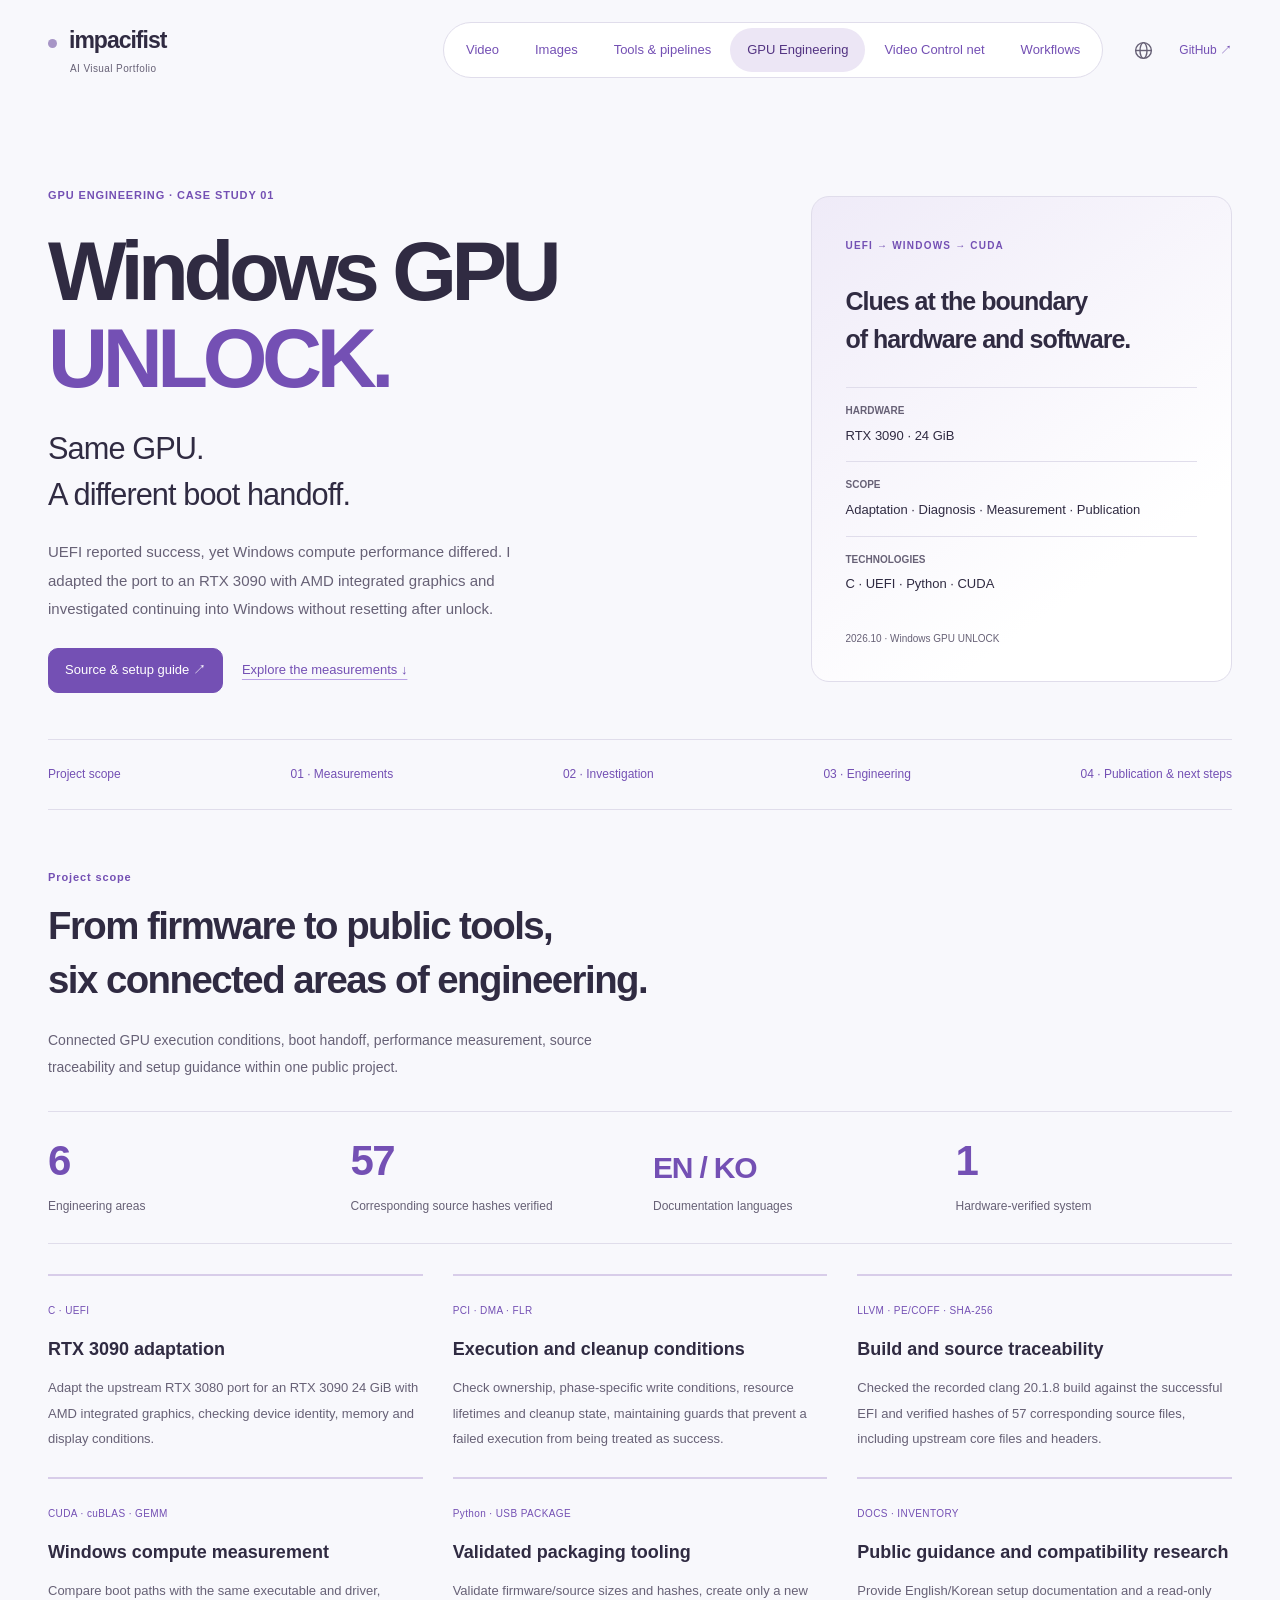
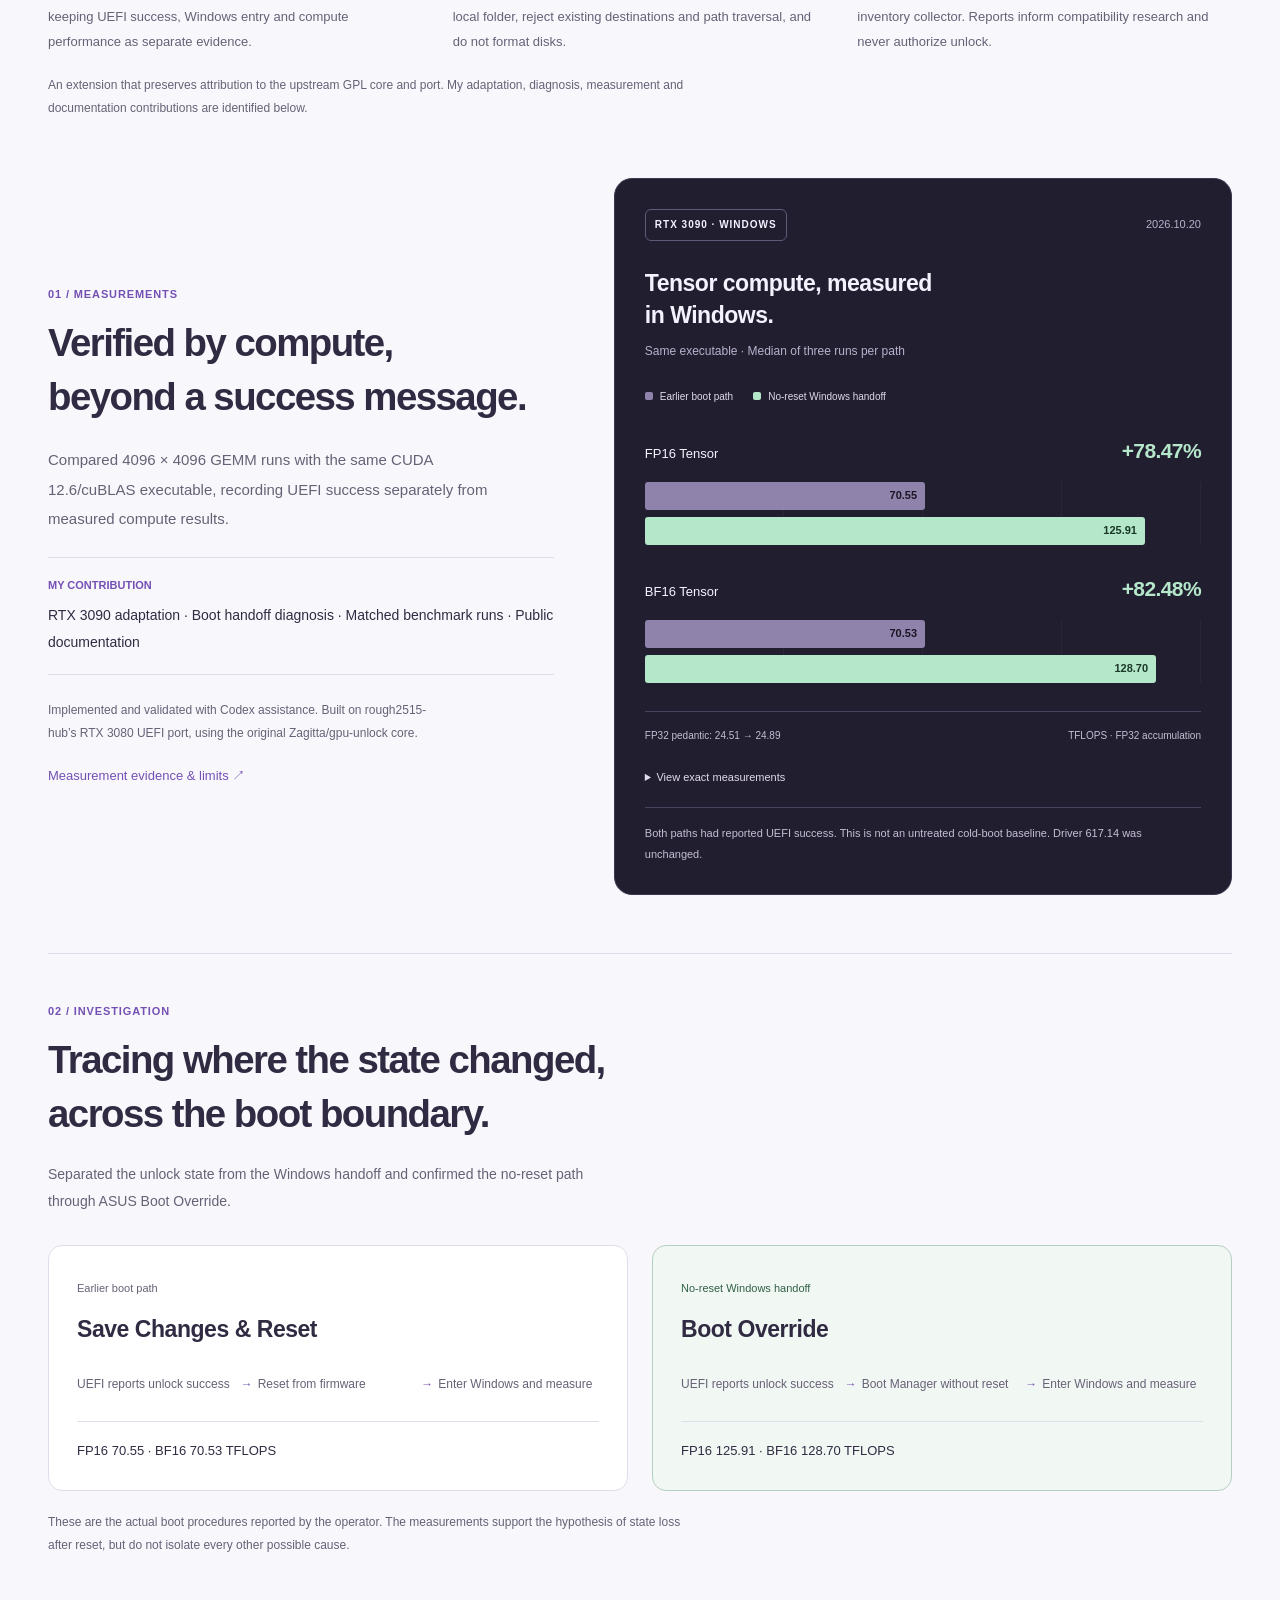
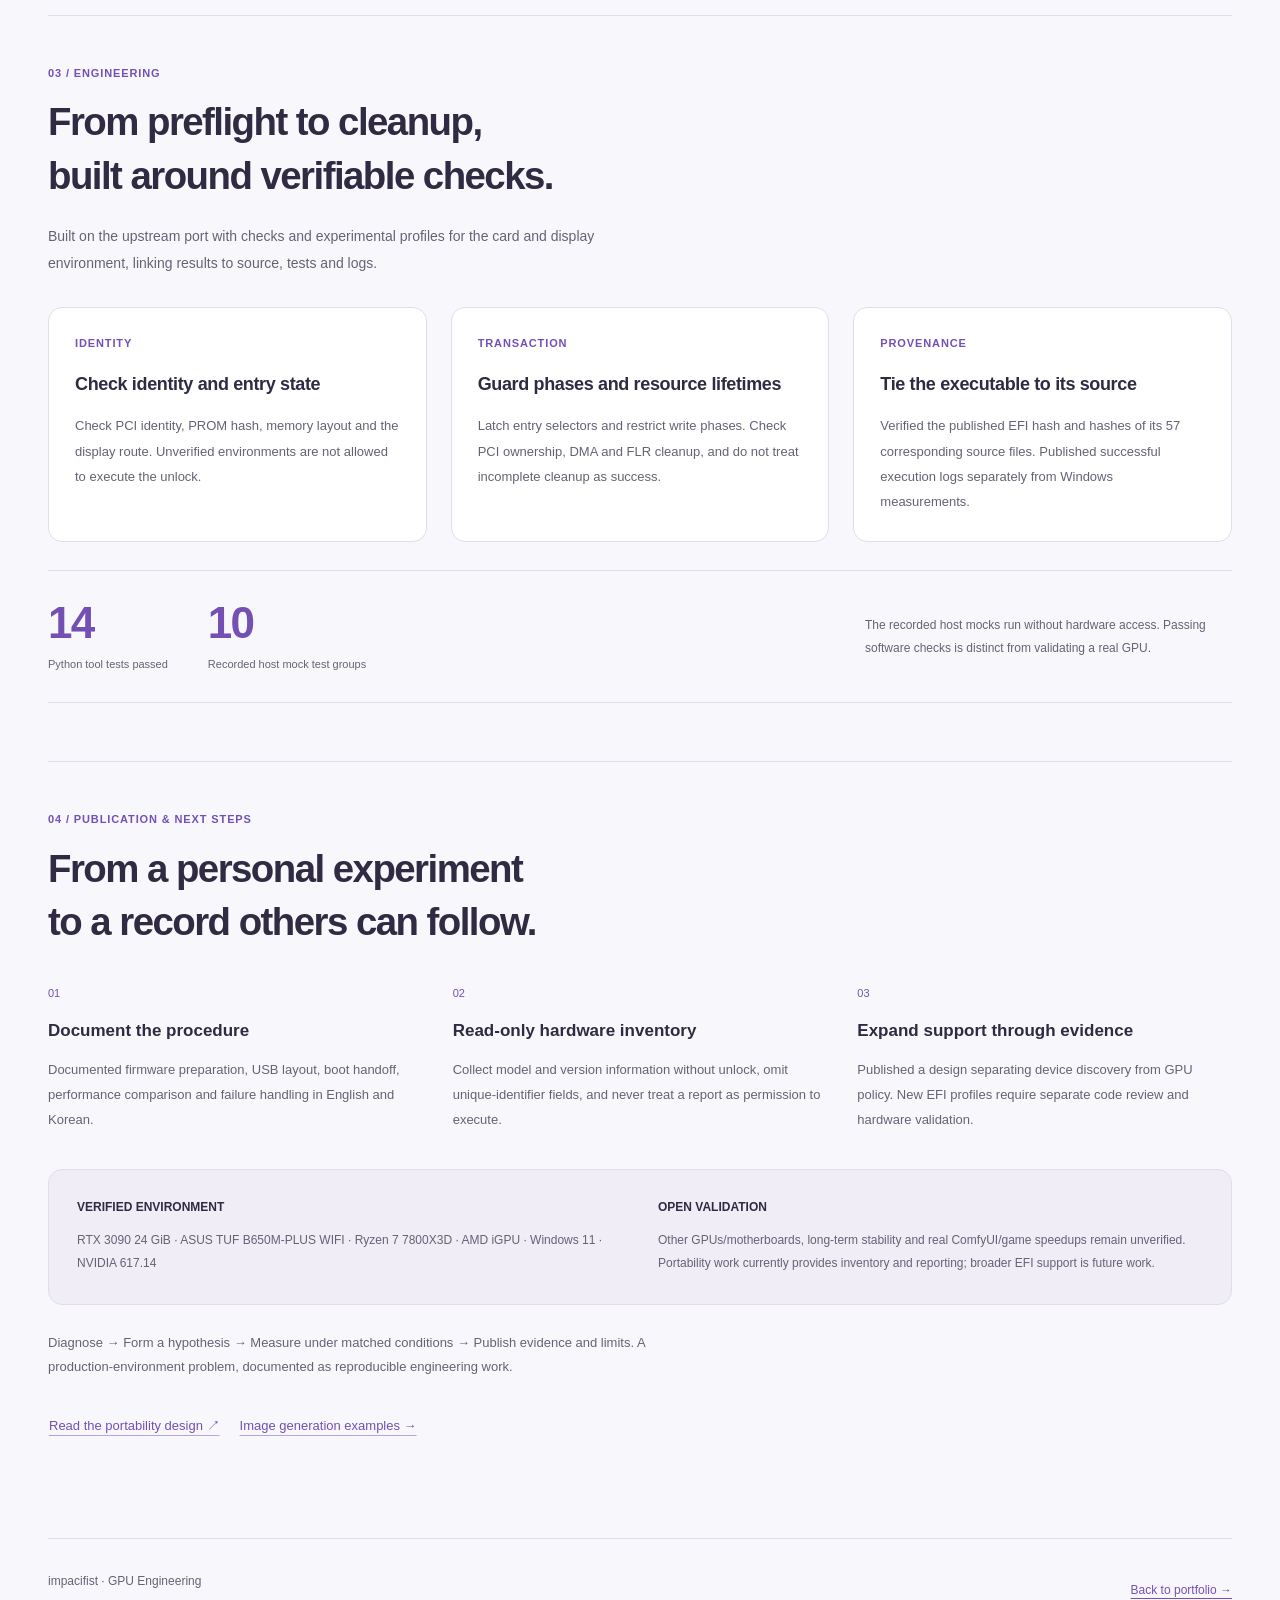
==== gpu-engineering.html @ ddd07459 "Separate GPU engineering into its own project page" ====
<!doctype html>
<html lang="ko">
<head>
  <meta charset="utf-8"><meta name="viewport" content="width=device-width, initial-scale=1">
  <meta name="description" content="RTX 3090 UEFI 포팅부터 Windows 부팅 인계 진단, 성능 측정, 검증 도구와 공개 문서까지 연결한 시스템 엔지니어링 프로젝트.">
  <meta name="robots" content="noindex,nofollow"><meta name="theme-color" content="#f8f8fc">
  <title>Windows GPU UNLOCK — impacifist</title>
  <link rel="icon" href="data:image/svg+xml,%3Csvg xmlns='http://www.w3.org/2000/svg' viewBox='0 0 64 64'%3E%3Crect width='64' height='64' rx='16' fill='%2322241e'/%3E%3Cpath d='M19 16h8v32h-8zm18 0h8v32h-8z' fill='%23deff60'/%3E%3C/svg%3E">
  <link rel="stylesheet" href="site.css"><link rel="stylesheet" href="portfolio-polish.css"><link rel="stylesheet" href="desktop.css"><link rel="stylesheet" href="studio.css"><link rel="stylesheet" href="languages.css"><link rel="stylesheet" href="gpu-case.css">
  <script defer src="locales/content.js"></script><script defer src="locales/tools.js"></script><script defer src="locales/workflow.js"></script><script defer src="locales/gpu.js"></script><script defer src="i18n.js"></script>
</head>
<body class="gpu-project-page">
  <a class="skip" href="#main">본문으로 바로가기</a>
  <header class="header wrap"><a class="brand" href="index.html#video">impacifist<span>AI Visual Portfolio</span></a>
  <nav class="portfolio-navigation" aria-label="포트폴리오 페이지">
    <a class="portfolio-page-link" data-page-section="video" href="index.html#video">영상 제작</a>
    <a class="portfolio-page-link" data-page-section="images" href="index.html#images">이미지 생성</a>
    <a class="portfolio-page-link" data-page-section="technology" href="index.html#technology" aria-label="기술·파이프라인"><span class="nav-wide">기술·파이프라인</span><span class="nav-compact" aria-hidden="true">제작 도구</span></a>
    <a class="portfolio-page-link" data-page-section="gpu-unlock" href="gpu-engineering.html" aria-current="page" aria-label="GPU 엔지니어링"><span class="nav-wide">GPU 엔지니어링</span><span class="nav-compact" aria-hidden="true">GPU</span></a>
    <a class="portfolio-page-link" data-page-section="video-control-studio" href="index.html#video-control-studio">Video Control net</a>
    <a class="portfolio-page-link" data-page-section="workflow" href="index.html#workflow">워크플로우</a>
  </nav>
  <div class="header-actions" data-language-host><a class="text-link" href="https://github.com/impacifist" target="_blank" rel="noopener noreferrer" aria-label="impacifist GitHub 프로필 · 새 창">GitHub ↗</a></div></header>
  <main id="main" class="wrap">
    <article id="gpu-unlock" class="category-panel gpu-portfolio" aria-labelledby="gpu-page-title">
      <header class="gpu-hero"><div><span class="gpu-kicker">GPU 엔지니어링 · 기술 사례 01</span><h1 id="gpu-page-title">Windows GPU<br><span>UNLOCK.</span></h1><p class="gpu-hero-lead">같은 GPU에서,<br>부팅 인계의 차이를 찾다.</p><p class="gpu-hero-description">UEFI에서 성공을 보고해도 Windows의 연산 성능은 달랐습니다. RTX 3090·AMD 내장그래픽 환경으로 포팅하고, 언락 이후 리셋 없이 Windows로 이어가는 경로를 확인했습니다.</p><div class="inline-links gpu-links"><a class="primary-action" href="https://github.com/impacifist/Windows-GPU-UNLOCK" target="_blank" rel="noopener noreferrer">공개 소스와 적용 안내 ↗</a><a href="#gpu-evidence">측정 결과 살펴보기 ↓</a></div></div><aside class="gpu-overview" aria-label="프로젝트 개요"><span class="gpu-overview-label">UEFI → WINDOWS → CUDA</span><h2>하드웨어와 소프트웨어의<br>경계에서 찾은 단서.</h2><dl><div><dt>대상</dt><dd>RTX 3090 · 24 GiB</dd></div><div><dt>작업 범위</dt><dd>포팅 · 진단 · 측정 · 공개</dd></div><div><dt>주요 기술</dt><dd>C · UEFI · Python · CUDA</dd></div></dl><p>2026.10 · Windows GPU UNLOCK</p></aside></header>
      <nav class="gpu-section-nav" aria-label="GPU 사례 목차"><a href="#gpu-project-scope">프로젝트 범위</a><a href="#gpu-evidence">01 · 측정 결과</a><a href="#gpu-investigation">02 · 문제와 진단</a><a href="#gpu-engineering">03 · 구현과 검증</a><a href="#gpu-delivery">04 · 공개와 확장</a></nav>
      <section id="gpu-project-scope" class="gpu-project-scope" aria-labelledby="gpu-project-scope-title"><div class="gpu-section-heading"><span class="gpu-kicker">프로젝트 범위</span><h2 id="gpu-project-scope-title">펌웨어부터 공개 도구까지,<br>여섯 영역으로 이어지는 프로젝트.</h2><p>GPU 동작을 바꾸는 코드뿐 아니라 실행 조건, 부팅 인계, 성능 측정, 소스 추적과 사용 안내를 하나의 공개 프로젝트로 연결했습니다.</p></div><dl class="gpu-scale-facts"><div><dt>작업 영역</dt><dd>6</dd></div><div><dt>해시 대조한 대응 소스</dt><dd>57</dd></div><div><dt>공개 문서 언어</dt><dd>EN / KO</dd></div><div><dt>실기 검증 환경</dt><dd>1</dd></div></dl><ol class="gpu-scope-map"><li><span>C · UEFI</span><h3>RTX 3090 환경 포팅</h3><p>상위 RTX 3080 포트를 RTX 3090 24 GiB·AMD 내장그래픽 환경에 맞추고, 장치 식별과 메모리·출력 조건을 검사합니다.</p></li><li><span>PCI · DMA · FLR</span><h3>실행과 정리 조건</h3><p>소유권과 단계별 쓰기 조건, 자원 수명과 정리 상태를 확인합니다. 실패한 실행을 성공으로 넘기지 않는 경계를 유지합니다.</p></li><li><span>LLVM · PE/COFF · SHA-256</span><h3>빌드와 소스 추적</h3><p>기록된 clang 20.1.8 빌드와 성공 EFI의 일치를 확인하고, 상위 코어와 헤더를 포함한 대응 소스 57개의 해시를 검증했습니다.</p></li><li><span>CUDA · cuBLAS · GEMM</span><h3>Windows 연산 측정</h3><p>같은 실행 파일과 드라이버로 부팅 경로별 결과를 비교합니다. UEFI 성공, Windows 진입, 연산 성능을 별도의 증거로 남겼습니다.</p></li><li><span>Python · USB PACKAGE</span><h3>검증하는 패키징 도구</h3><p>펌웨어와 소스의 크기·해시를 검사하고 새 로컬 폴더만 생성합니다. 기존 대상과 경로 이탈은 거부하며 디스크를 포맷하지 않습니다.</p></li><li><span>DOCS · INVENTORY</span><h3>공개 안내와 호환성 조사</h3><p>영문·한국어 적용 문서와 읽기 전용 환경 수집기를 제공합니다. 수집 결과는 지원 조사에 사용하며 언락 허가로 바꾸지 않습니다.</p></li></ol><p class="gpu-method-note">상위 GPL 코어와 포트의 기여를 보존한 확장 작업입니다. 아래에서 본인의 포팅·진단·측정·문서화 범위를 구분합니다.</p></section>
      <section id="gpu-evidence" class="gpu-evidence" aria-labelledby="gpu-evidence-title"><div class="gpu-evidence-copy"><span class="gpu-kicker">01 / 측정 결과</span><h2 id="gpu-evidence-title">성공 메시지가 아닌,<br>실제 연산으로 확인.</h2><p>같은 CUDA 12.6·cuBLAS 실행 파일의 4096 × 4096 GEMM을 비교했습니다. UEFI 성공과 실제 연산 결과를 별도로 기록했습니다.</p><dl class="gpu-role"><dt>담당한 작업</dt><dd>RTX 3090 환경 포팅 · 부팅 인계 진단 · 동일 조건 벤치마크 · 공개 문서화</dd></dl><p class="gpu-attribution">Codex와 협업해 구현·검증했습니다. 원천 코어는 Zagitta/gpu-unlock이며, rough2515-hub의 RTX 3080 UEFI 포트를 바탕으로 확장했습니다.</p><a class="gpu-source-link" href="https://github.com/impacifist/Windows-GPU-UNLOCK/blob/main/docs/RESULTS.en.md" target="_blank" rel="noopener noreferrer">측정 근거와 한계 ↗</a></div>
        <figure class="gpu-benchmark" aria-labelledby="gpu-chart-title" aria-describedby="gpu-chart-caption">
          <div class="gpu-chart-head"><span class="gpu-chip">RTX 3090 · WINDOWS</span><span class="gpu-date">2026.10.20</span></div><h3 id="gpu-chart-title">Windows에서 확인한 Tensor 연산.</h3><p class="gpu-chart-subtitle">동일 실행 파일 · 각 경로 3회 중앙값</p>
          <div class="gpu-legend"><span><i class="gpu-swatch gpu-swatch-before" aria-hidden="true"></i>이전 부팅 경로</span><span><i class="gpu-swatch gpu-swatch-after" aria-hidden="true"></i>리셋 없는 Windows 인계</span></div>
          <div class="gpu-measure"><div class="gpu-measure-heading"><h4>FP16 Tensor</h4><span>+78.47%</span></div><div class="gpu-bars" aria-hidden="true"><div class="gpu-bar gpu-bar-before" style="--bar:50.39%"><span>70.55</span></div><div class="gpu-bar gpu-bar-after" style="--bar:89.93%"><span>125.91</span></div></div></div>
          <div class="gpu-measure"><div class="gpu-measure-heading"><h4>BF16 Tensor</h4><span>+82.48%</span></div><div class="gpu-bars" aria-hidden="true"><div class="gpu-bar gpu-bar-before" style="--bar:50.38%"><span>70.53</span></div><div class="gpu-bar gpu-bar-after" style="--bar:91.93%"><span>128.70</span></div></div></div>
          <div class="gpu-chart-foot"><span>FP32 pedantic: 24.51 → 24.89</span><span>TFLOPS · FP32 누산</span></div><details class="gpu-values"><summary>정확한 측정값 보기</summary><div class="gpu-table-wrap"><table><caption>중앙값 · TFLOPS</caption><thead><tr><th scope="col">연산</th><th scope="col">이전 부팅 경로</th><th scope="col">리셋 없는 Windows 인계</th></tr></thead><tbody><tr><th scope="row">FP32 pedantic</th><td>24.505702</td><td>24.890281</td></tr><tr><th scope="row">FP16 / FP32</th><td>70.548081</td><td>125.907816</td></tr><tr><th scope="row">BF16 / FP32</th><td>70.529545</td><td>128.699728</td></tr></tbody></table></div></details><figcaption id="gpu-chart-caption">두 경로 모두 UEFI 성공을 보고한 뒤의 측정입니다. 미적용 콜드부팅 기준 실험이 아니며, 드라이버는 617.14로 유지했습니다.</figcaption>
        </figure>
      </section>
      <section id="gpu-investigation" class="gpu-editorial" aria-labelledby="gpu-investigation-title"><div class="gpu-section-heading"><span class="gpu-kicker">02 / 문제와 진단</span><h2 id="gpu-investigation-title">무엇을 바꿨는가보다,<br>어디서 상태가 달라졌는가.</h2><p>언락 상태와 Windows 인계를 구분하고, ASUS Boot Override로 리셋 없이 진입하는 경로를 확인했습니다.</p></div><div class="gpu-boot-comparison"><article><span class="gpu-path-label">이전 부팅 경로</span><h3>Save Changes &amp; Reset</h3><ol><li>UEFI 언락 성공</li><li>펌웨어에서 리셋</li><li>Windows 진입 후 측정</li></ol><p>FP16 70.55 · BF16 70.53 TFLOPS</p></article><article class="gpu-boot-after"><span class="gpu-path-label">리셋 없는 Windows 인계</span><h3>Boot Override</h3><ol><li>UEFI 언락 성공</li><li>리셋 없이 Boot Manager로</li><li>Windows 진입 후 측정</li></ol><p>FP16 125.91 · BF16 128.70 TFLOPS</p></article></div><p class="gpu-method-note">위 경로는 사용자가 보고한 실제 부팅 절차입니다. 측정 결과는 리셋에 따른 상태 소실 가설을 뒷받침하지만, 다른 모든 원인을 배제하는 실험은 아닙니다.</p></section>
      <section id="gpu-engineering" class="gpu-editorial" aria-labelledby="gpu-engineering-title"><div class="gpu-section-heading"><span class="gpu-kicker">03 / 구현과 검증</span><h2 id="gpu-engineering-title">실행 조건부터 정리까지,<br>검증할 수 있는 구조로.</h2><p>상위 포트를 기반으로 카드·출력 환경에 맞는 검사와 실험 프로필을 구성하고, 실행 결과를 소스·테스트·로그에 연결했습니다.</p></div><div class="gpu-engineering-grid"><article><span class="gpu-kicker">IDENTITY</span><h3>실행 대상과 상태 검사</h3><p>PCI 식별자·PROM 해시·메모리 배치·화면 출력 경로를 확인합니다. 검증하지 않은 환경에서는 실행을 허용하지 않습니다.</p></article><article><span class="gpu-kicker">TRANSACTION</span><h3>단계와 자원 수명 관리</h3><p>초기 selector를 고정하고 쓰기 단계를 제한합니다. PCI 소유권·DMA·FLR 정리 상태를 확인하며, 불완전한 정리는 성공으로 처리하지 않습니다.</p></article><article><span class="gpu-kicker">PROVENANCE</span><h3>소스와 실행물 연결</h3><p>공개 EFI의 해시와 대응 소스 57개의 해시를 대조했습니다. 성공 실행 로그와 Windows 측정 자료를 분리해 공개했습니다.</p></article></div><div class="gpu-validation"><div><strong>14</strong><span>Python 도구 테스트 통과</span></div><div><strong>10</strong><span>기록된 host mock 검사 그룹</span></div><p>Host mock 기록은 하드웨어 접근 없는 검사입니다. 소프트웨어 검사 통과와 실제 GPU 검증을 구분합니다.</p></div></section>
      <section id="gpu-delivery" class="gpu-editorial" aria-labelledby="gpu-delivery-title"><div class="gpu-section-heading"><span class="gpu-kicker">04 / 공개와 확장</span><h2 id="gpu-delivery-title">개인 실험에서,<br>다른 사람이 읽을 수 있는 기록으로.</h2></div><ol class="gpu-process"><li><span aria-hidden="true">01</span><h3>적용 절차 문서화</h3><p>영문·한국어로 펌웨어 준비, USB 구성, 부팅 인계, 성능 비교와 실패 대응을 정리했습니다.</p></li><li><span aria-hidden="true">02</span><h3>읽기 전용 환경 수집</h3><p>언락 없이 모델·버전 정보를 수집합니다. 고유 식별 필드를 제외하고, 보고서를 실행 허가로 사용하지 않습니다.</p></li><li><span aria-hidden="true">03</span><h3>근거에 따른 지원 확대</h3><p>장치 탐색과 GPU 정책을 분리하는 설계를 공개했습니다. 새 EFI 프로필은 별도의 코드 검토와 실기 검증을 거쳐야 합니다.</p></li></ol><div class="gpu-scope"><div><h3>실제로 확인한 범위</h3><p>RTX 3090 24 GiB · ASUS TUF B650M-PLUS WIFI · Ryzen 7 7800X3D · AMD iGPU · Windows 11 · NVIDIA 617.14</p></div><div><h3>아직 검증하지 않은 것</h3><p>다른 GPU·메인보드, 장시간 안정성, ComfyUI·게임의 실제 속도 향상은 미검증입니다. 범용화는 진단·제보 기반까지 구현했으며 EFI 지원 확대는 후속 과제입니다.</p></div></div><p class="gpu-learning">진단 → 가설 → 동일 조건 측정 → 근거와 한계 공개. 제작 환경의 문제를 재현 가능한 엔지니어링 기록으로 남겼습니다.</p><div class="inline-links gpu-links"><a href="https://github.com/impacifist/Windows-GPU-UNLOCK/blob/main/docs/PORTABILITY.en.md" target="_blank" rel="noopener noreferrer">지원 확대 설계 보기 ↗</a><a href="index.html#images">이미지 생성 사례 →</a></div></section>
    </article>
  </main>
  <footer class="wrap"><p>impacifist · GPU Engineering</p><a href="index.html#technology">포트폴리오로 돌아가기 →</a></footer>
</body>
</html>
---- site.css ----
:root{--bg:#f7f7f2;--ink:#242620;--muted:#62665e;--line:#dedfd6;--accent:#586d32;--max:1120px;color:var(--ink);background:var(--bg);font-family:"Malgun Gothic","Apple SD Gothic Neo",system-ui,sans-serif;font-size:15px;line-height:1.75;word-break:keep-all;overflow-wrap:break-word}
*{box-sizing:border-box}[hidden]{display:none!important}body{margin:0}html{scroll-behavior:smooth;scroll-padding-top:24px}h1,h2,h3,p,figure{margin:0}h1{font-size:44px;line-height:1.3;letter-spacing:-1.8px;font-weight:650}h2{font-size:22px;line-height:1.45;letter-spacing:-.6px;font-weight:650}h3{font-size:15px;line-height:1.6;font-weight:600}a{color:inherit;text-decoration:none}a:hover{text-decoration:underline;text-underline-offset:5px}button{font:inherit;cursor:pointer;color:inherit}a:focus-visible,button:focus-visible,summary:focus-visible,[tabindex]:focus-visible{outline:2px solid var(--accent);outline-offset:5px}img{display:block;max-width:100%}.wrap{width:min(var(--max),calc(100% - 80px));margin-inline:auto}.skip{position:fixed;top:-100px;left:10px;background:var(--ink);color:white;padding:12px;z-index:10}.skip:focus{top:10px}
.header{height:96px;display:flex;align-items:center;justify-content:space-between}.brand{font-size:20px;font-weight:700;letter-spacing:-.4px}.brand span{font-size:12px;color:var(--muted);font-weight:400;letter-spacing:0;margin-left:18px}.header>.text-link{font-size:13px;color:var(--muted)}.portfolio-navigation{display:flex;gap:36px;border-bottom:1px solid var(--line)}.portfolio-navigation button{border:0;background:none;padding:17px 0;font-size:14px;color:var(--muted);position:relative}.portfolio-navigation button[aria-selected=true]{color:var(--ink);font-weight:600}.portfolio-navigation button[aria-selected=true]::after{content:'';position:absolute;bottom:-1px;height:2px;left:0;right:0;background:var(--ink)}
.category-panel{padding:48px 0 70px}.page-intro{margin-bottom:36px}.page-intro p{color:var(--muted);margin-top:18px;max-width:660px}.tabs{display:flex;gap:24px;margin-bottom:22px}.tabs button{border:0;padding:8px 0;background:none;color:var(--muted);font-size:14px}.tabs button[aria-selected=true]{color:var(--ink);text-decoration:underline;text-underline-offset:8px;font-weight:600}.case-heading{display:flex;gap:18px;align-items:baseline;margin-bottom:20px}.case-heading h2{font-size:18px}.case-heading p{font-size:13px;color:var(--muted)}
.comparison{display:grid;grid-template-columns:1fr 1fr;gap:24px}.comparison figure{min-width:0}.image-head{font-size:13px;color:var(--muted);margin-bottom:10px}.image-button{position:relative;display:block;width:100%;height:540px;border:0;padding:20px;background:#eceee5;cursor:zoom-in}.image-button.generated{background:#efefe9}.image-button img{height:100%;width:100%;object-fit:contain}.zoom-hint{position:absolute;right:13px;bottom:10px;background:var(--bg);padding:3px 9px;font-size:12px;color:var(--muted)}figcaption{font-size:12px;color:var(--muted);line-height:1.75;padding-top:12px}.observations{display:grid;grid-template-columns:repeat(3,1fr);gap:36px;margin:32px 0}.observations p{font-size:14px;color:var(--muted);margin-top:8px}.source-detail{font-size:13px;border-top:1px solid var(--line);padding-top:12px}.source-detail summary{cursor:pointer;color:var(--muted);width:fit-content}.source-detail>div{padding-top:14px;color:var(--muted)}.source-detail p{margin:6px 0}.source-detail a{text-decoration:underline;text-underline-offset:3px}
.editorial-section{margin-top:56px}.editorial-section>h2{margin-bottom:22px}.simple-flow{list-style:none;counter-reset:flow;display:grid;grid-template-columns:repeat(4,1fr);padding:0;gap:28px;margin:0 0 22px}.simple-flow li{counter-increment:flow}.simple-flow h3::before{content:counter(flow,decimal-leading-zero);display:block;font-size:12px;color:var(--accent);margin-bottom:8px;font-weight:400}.simple-flow p{font-size:14px;color:var(--muted);margin-top:8px}.muted{color:var(--muted);font-size:14px}.inline-links{display:flex;gap:26px;flex-wrap:wrap;margin-top:20px}.inline-links a,.editorial-section a,.project-row a{font-size:13px;color:var(--accent);text-decoration:underline;text-underline-offset:5px}.credits{display:grid;grid-template-columns:1fr 2fr;gap:40px;border-top:1px solid var(--line);padding-top:30px}.credits p{font-size:13px;color:var(--muted);margin-bottom:18px;max-width:680px}.credits strong{font-weight:500;color:var(--ink)}.fine-print{font-size:12px;color:var(--muted);line-height:1.8}
.media-meta{display:flex;justify-content:space-between;font-size:13px;color:var(--muted);gap:16px;margin-bottom:16px}.video-showcase video{width:100%;height:auto;display:block;background:#1b1c1e;border-radius:3px}.quality-note{font-size:13px;color:var(--muted);margin-top:24px;padding-left:16px;border-left:2px solid #b0b69e;max-width:780px}.quality-note strong{font-weight:600;margin-right:10px;color:var(--ink)}.production{display:grid;grid-template-columns:1fr 1fr;gap:80px}.production h2{margin-bottom:16px}.production p{color:var(--muted);font-size:14px;margin-bottom:16px;max-width:440px}.hardware-specs{margin:0}.hardware-specs>div{display:grid;grid-template-columns:70px 1fr;gap:15px;font-size:14px;margin-bottom:8px}.hardware-specs dt{color:var(--muted)}.hardware-specs dd{margin:0}.video-credit{border-top:1px solid var(--line);padding-top:24px;margin-top:38px}.video-credit a{text-decoration:underline;text-underline-offset:3px}
.project-row{display:grid;grid-template-columns:100px minmax(0,1fr);gap:24px;border-top:1px solid var(--line);padding:38px 0 46px}.project-number{font-size:22px;color:#747d65;font-weight:400}.project-row h2{margin-bottom:14px}.project-lead{font-size:22px;letter-spacing:-.5px;line-height:1.6;margin-bottom:24px}.project-row>div>p:not(.project-lead){font-size:15px;line-height:1.8;color:var(--muted);max-width:650px;margin-bottom:20px}.text-flow{list-style:none;display:flex;flex-wrap:wrap;gap:10px 22px;margin:0 0 22px;padding:0;color:var(--accent);font-size:14px}.text-flow li:not(:last-child)::after{content:'→';margin-left:22px;color:var(--muted)}.section-links{margin-top:0}
.viewer-heading{display:flex;justify-content:space-between;gap:20px;font-size:13px;margin-bottom:14px;color:var(--muted)}.viewer-heading a{color:var(--accent)}.workflow-canvas-wrap{height:620px;background:#1b1c1e;overflow:hidden;border-radius:5px}.workflow-canvas-wrap iframe{width:100%;height:100%;border:0;display:block}.workflow-caption{margin:22px 0 8px;color:var(--muted);font-size:14px}
footer{border-top:1px solid var(--line);padding-block:25px;display:flex;justify-content:space-between;font-size:12px;color:var(--muted)}dialog{width:min(1000px,94vw);max-height:94dvh;padding:24px;border:0;background:var(--bg);border-radius:5px}dialog::backdrop{background:#171b17dc}body:has(dialog[open]){overflow:hidden}.lightbox-header{display:flex;justify-content:space-between;align-items:center;gap:20px}.lightbox-header h2{font-size:16px}.lightbox-header button{border:1px solid var(--line);background:none;font-size:13px;padding:7px 13px}#lightbox-image{height:auto;max-height:72dvh;width:100%;object-fit:contain;margin:18px 0}#lightbox-credit{font-size:12px;color:var(--muted)}
.clip-connection{margin:0 0 48px;padding:28px 0 24px;border-block:1px solid var(--line)}.clip-connection>p{font-size:14px;color:var(--muted);margin:12px 0 28px}.connection-row{display:grid;grid-template-columns:84px minmax(0,1fr);align-items:center;gap:16px}.connection-label{font-size:13px;color:var(--muted)}.connection-track{display:grid;grid-template-columns:2fr 1fr 2fr;min-width:0}.segment{display:flex;align-items:center;justify-content:center;min-height:56px;padding:8px;font-size:13px}.clip-a{background:#dce3d2;color:#34432a}.clip-b{background:#dce4ea;color:#344551}.context-tail{background:#bdcaab;color:#34432a;border-left:1px dashed #758566}.context-repeat{background:repeating-linear-gradient(135deg,#f0f1e9,#f0f1e9 7px,#e0e5d6 7px,#e0e5d6 9px);border:1px dashed #899777;color:#536245}.context-transfer{margin:10px 0 10px 100px;text-align:center;font-size:12px;color:var(--accent)}.context-transfer span{display:block;font-size:20px;line-height:1.2}.connection-action{margin:20px 0 20px 100px;display:flex;justify-content:center;align-items:center;gap:16px;color:var(--muted);font-size:12px}.connection-result{display:grid;grid-template-columns:3fr 2fr 32px;gap:2px}.connection-more{align-self:center;text-align:center;color:var(--muted)}.clip-connection figcaption{font-size:12px;color:var(--muted);margin-top:18px}.clip-connection h2{font-size:22px}@media(max-width:520px){.clip-connection{padding:22px 0;margin-bottom:32px}.clip-connection h2{font-size:19px}.clip-connection>p{font-size:13px}.connection-row{grid-template-columns:56px minmax(0,1fr);gap:8px}.connection-label,.segment{font-size:11px}.segment{padding:5px 2px;min-height:48px}.context-transfer,.connection-action{margin-left:64px;font-size:11px}.connection-action{gap:8px}.connection-result{grid-template-columns:3fr 2fr 18px}.clip-connection figcaption{font-size:11px}}
.workflow-canvas-wrap.workflow-explorer{height:740px;background:#1b1c1e}.workflow-contribution{border-top:1px solid var(--line);padding-top:28px;margin-top:42px}.workflow-contribution p{max-width:800px;color:var(--muted);margin-top:14px}.workflow-contribution>p:not(.fine-print){font-size:14px}@media(max-width:600px){.workflow-canvas-wrap.workflow-explorer{height:680px}}
/* Supporting notes are a separate reading page, with no panel navigation. */
.notes{max-width:780px;padding:48px 0 70px}.notes h1{margin-bottom:36px}.notes section{margin-top:44px}.notes h2{margin-bottom:24px}.notes h3{font-size:19px;margin:28px 0 14px}.notes h4{font-size:15px;margin:22px 0 8px}.notes p{color:var(--muted);margin:12px 0}.notes a{color:var(--accent);text-decoration:underline;text-underline-offset:4px}.notes .application-grid article{margin-bottom:25px}.notes .scope-note{font-size:12px}.notes .observations{display:block}.notes .observations>div{margin:24px 0}.notes .small-label,.notes .workflow-section-title>span{display:none}.notes code{overflow-wrap:anywhere;font-size:13px}.notes dd{margin:5px 0 18px;color:var(--muted)}.notes summary{cursor:pointer;font-size:15px}.notes .back-link{display:inline-block;margin-bottom:32px}
@media(max-width:800px){.wrap{width:calc(100% - 40px)}.header{height:80px}.brand span{display:none}.portfolio-navigation{gap:24px}.category-panel{padding-top:34px}h1{font-size:36px}.comparison{gap:16px}.image-button{height:410px;padding:12px}.observations{gap:20px}.production{gap:30px}.simple-flow{grid-template-columns:1fr 1fr;gap:25px}.project-row{grid-template-columns:50px 1fr;gap:15px}.credits{grid-template-columns:1fr;gap:0}}
@media(max-width:520px){:root{font-size:14px}.wrap{width:calc(100% - 32px)}h1{font-size:32px;letter-spacing:-1px}h2{font-size:20px}.header{height:70px}.brand{font-size:18px}.portfolio-navigation{gap:0;justify-content:space-between}.portfolio-navigation button{font-size:12px;padding:14px 0}.page-intro{margin-bottom:28px}.page-intro p{margin-top:14px}.case-heading{display:block;margin-bottom:15px}.case-heading h2{font-size:17px}.case-heading p{font-size:12px;margin-top:4px}.comparison{gap:10px}.image-button{height:300px;padding:5px}.zoom-hint{font-size:11px;right:6px;bottom:6px;padding:2px 6px}figcaption{font-size:11px}.image-head{font-size:12px}.observations{grid-template-columns:1fr;gap:20px;margin-block:26px}.observations p{font-size:13px}.editorial-section{margin-top:38px}.simple-flow p{font-size:13px}.credits p{font-size:12px}.production{grid-template-columns:1fr;gap:28px}.media-meta{font-size:12px;display:block}.media-meta span{display:block;margin-top:5px}.project-row{grid-template-columns:1fr;gap:10px;padding:28px 0 34px}.project-number{font-size:13px}.project-lead{font-size:20px}.project-row>div>p:not(.project-lead){font-size:14px}.text-flow{font-size:12px;gap:8px}.text-flow li:not(:last-child)::after{margin-left:8px}.inline-links{gap:15px}.viewer-heading{font-size:12px}.workflow-canvas-wrap{height:460px}.category-panel{padding-bottom:45px}.lightbox-header h2{font-size:13px}dialog{padding:16px}.notes{padding-block:30px}footer{font-size:11px}}
.prompt-demo{display:grid;grid-template-columns:minmax(230px,.8fr) minmax(0,1.2fr);gap:32px;margin-top:30px}.demo-label{font-size:13px;font-weight:600;margin-bottom:18px}.prompt-reference{display:flex;align-items:center;gap:18px;margin-bottom:24px}.prompt-reference img{width:120px;height:190px;object-fit:contain;background:#edeFE7}.prompt-reference figcaption{font-size:12px;padding:0;line-height:1.9}.prompt-reference a{font-size:12px}.prompt-input h3{margin-bottom:10px}.prompt-input blockquote{margin:0;font-size:15px;line-height:1.9;color:var(--ink);padding:0}.conversion-caption{font-size:13px;color:var(--accent);margin-top:24px;line-height:1.9}.prompt-output{min-width:0}.prompt-output pre{margin:0;background:#eef0e8;border-left:2px solid #b6c09f;padding:22px;white-space:pre-wrap;overflow-wrap:anywhere;word-break:normal;font-size:12px;line-height:1.75;color:#4e5549}.prompt-output code{font-family:ui-monospace,Consolas,monospace}.field-name{color:#25351e;font-weight:700}.project-row>div>p.demo-disclaimer{font-size:12px;margin-top:18px;margin-bottom:0;max-width:none}.prompt-reference code{font-size:12px}@media(max-width:800px){.prompt-demo{grid-template-columns:1fr;gap:26px}.prompt-reference img{width:105px;height:166px}.prompt-input blockquote{font-size:14px}.conversion-caption br{display:none}.conversion-caption{margin-top:15px}.prompt-output pre{padding:18px;font-size:12px}}
@media(prefers-reduced-motion:reduce){html{scroll-behavior:auto}}
.dataset-capture{margin:26px 0 22px}.dataset-capture img{display:block;width:100%;height:auto;border-radius:5px}.dataset-capture figcaption{margin-top:10px;color:var(--muted);font-size:12px;line-height:1.6}
.vlm-specs{display:grid;grid-template-columns:repeat(4,minmax(0,1fr));gap:24px;margin:28px 0 18px;padding:20px 0;border-block:1px solid var(--line)}.vlm-specs dt{font-size:12px;color:var(--muted);margin-bottom:7px}.vlm-specs dd{margin:0;font-size:15px;font-weight:600}.vlm-specs dd span{display:block;font-size:12px;font-weight:400;color:var(--muted);margin-top:4px}.project-row>div>p.vlm-rationale{font-size:13px;max-width:740px}.vlm-process{counter-reset:vlm;list-style:none;display:grid;grid-template-columns:repeat(3,minmax(0,1fr));gap:28px;padding:0;margin:32px 0}.vlm-process li{counter-increment:vlm}.vlm-process h3::before{content:counter(vlm,decimal-leading-zero);display:block;color:var(--accent);font-size:12px;font-weight:400;margin-bottom:8px}.vlm-process p{font-size:13px;color:var(--muted);margin-top:8px;line-height:1.8}.project-row>div>p.vlm-example-heading{max-width:none;font-size:14px;font-weight:600;color:var(--ink);border-top:1px solid var(--line);padding-top:22px;margin-bottom:0}.vlm-example-heading span{display:block;font-size:13px;font-weight:400;color:var(--muted);margin-top:4px}.vlm-example-heading+.prompt-demo{margin-top:22px}
@media(max-width:800px){.vlm-specs{grid-template-columns:repeat(2,minmax(0,1fr));gap:20px}.vlm-process{grid-template-columns:1fr;gap:20px}.vlm-process h3::before{display:inline;margin-right:10px}.vlm-process p{margin-top:5px}.vlm-specs dd{font-size:14px}}
.video-prompt{margin-top:20px}.video-prompt summary{list-style:none;cursor:pointer;display:inline-flex;align-items:center;gap:18px;border:1px solid var(--line);border-radius:4px;padding:9px 15px;font-size:13px}.video-prompt summary::-webkit-details-marker{display:none}.video-prompt summary::after{content:'＋';color:var(--accent)}.video-prompt[open] summary::after{content:'−'}.prompt-close-label,.video-prompt[open] .prompt-open-label{display:none}.video-prompt[open] .prompt-close-label{display:inline}.video-prompt-content{margin-top:18px}.video-prompt-content>p{font-size:12px;color:var(--muted);margin-bottom:12px}.video-prompt pre{margin:0;padding:22px;background:#eef0e8;white-space:pre-wrap;overflow-wrap:anywhere;word-break:normal;font-size:12px;line-height:1.85}.video-prompt code{font-family:ui-monospace,Consolas,monospace}@media(max-width:520px){.video-prompt pre{padding:16px}}
.school-direction{margin-top:42px}.direction-intro{font-size:13px;color:var(--muted);margin-top:10px}.school-clip{padding:28px 0;border-bottom:1px solid var(--line)}.clip-heading{margin-bottom:18px}.clip-heading>span{font-size:12px;color:var(--accent);letter-spacing:.06em}.clip-heading h3{font-size:20px;margin:5px 0}.clip-heading p{font-size:13px;color:var(--muted)}.clip-stills{display:grid;grid-template-columns:repeat(3,minmax(0,1fr));gap:16px}.clip-stills img{width:100%;height:auto;border-radius:3px}.clip-stills figcaption{font-size:12px;padding-top:8px}.clip-description{font-size:14px;color:var(--muted);max-width:780px;margin-top:20px}.clip-focus{font-size:12px;color:var(--accent);margin-top:10px}.school-contribution{font-size:13px;color:var(--muted);margin-top:24px}.supporting-video-heading{margin:56px 0 22px;padding-top:30px;border-top:1px solid var(--line)}.supporting-video-heading p{font-size:14px;color:var(--muted);margin-top:10px}@media(max-width:520px){.clip-stills{grid-template-columns:1fr;gap:18px}.clip-heading h3{font-size:18px}.school-direction{margin-top:30px}.clip-description{font-size:13px}}
---- portfolio-polish.css ----
/* Shared visual rhythm; original content and media remain in their sections. */
:root{--bg:#fcfaff;--ink:#29263d;--muted:#625e76;--line:#e3ddee;--accent:#6940bf;--action-soft:#eee5ff;--action-border:#baa2e5}
body{background:radial-gradient(ellipse at 95% 0%,#e5dcff 0,transparent 42rem),radial-gradient(ellipse at 0% 25%,#ffe9e3 0,transparent 38rem),var(--bg)}
.header{height:88px}.brand{letter-spacing:-.8px}.brand::before{content:'';display:inline-block;width:10px;height:10px;background:var(--accent);border-radius:50%;margin-right:12px}
.portfolio-navigation{gap:8px;padding:7px;background:#ffffffb8;border:1px solid var(--line);border-radius:16px}
.portfolio-navigation button{flex:1;border-radius:10px;padding:12px 8px;transition:background .2s,color .2s,box-shadow .2s}
.portfolio-navigation button[aria-selected=true]{background:var(--accent);color:#fff;box-shadow:0 4px 12px #6940bf28}
.portfolio-navigation button[aria-selected=true]::after{display:none}
.portfolio-navigation button{color:var(--accent)}
.portfolio-navigation button:hover:not([aria-selected=true]){background:var(--action-soft)}
.page-intro{padding-top:10px;margin-bottom:32px}.page-intro h1{font-size:clamp(32px,4.3vw,54px);line-height:1.2;letter-spacing:-2px}.page-intro p{line-height:1.85}
.eyebrow{display:block;font-size:11px;letter-spacing:.15em;font-weight:700;color:var(--accent);margin-bottom:18px}
.video-showcase video,.image-button,.workflow-canvas-wrap,.clip-stills img{border-radius:14px}
.image-button{border:1px solid var(--action-border)}.observations>div{border-top:2px solid #d4c3ef;padding-top:16px}
.editorial-section{padding-top:30px}.simple-flow{gap:18px}.simple-flow li{padding:20px;border:1px solid var(--line);border-radius:14px;background:#ffffff60}
.school-clip{padding-block:30px}.clip-heading>span{font-weight:700;letter-spacing:.13em}.clip-stills{gap:18px}
.technology-nav{display:grid;grid-template-columns:repeat(3,minmax(0,1fr));gap:14px;margin-bottom:28px}
.technology-nav button{display:flex;flex-direction:column;align-items:flex-start;min-width:0;text-align:left;padding:22px;border:1px solid var(--action-border);border-radius:16px;background:#f1eaff;color:#503184;transition:background .22s,border-color .22s,transform .22s,box-shadow .22s}
.technology-nav button:hover{transform:translateY(-3px);border-color:var(--accent);box-shadow:0 8px 24px #6940bf20}
.technology-nav button[aria-selected=true]{background:#6940bf;color:#fff;border-color:#6940bf;box-shadow:0 8px 24px #6940bf30}
.technology-index{font-size:10px;letter-spacing:.12em;color:var(--accent);margin-bottom:17px}
.technology-nav button[aria-selected=true] .technology-index{color:#fff}
.technology-nav strong{font-size:18px;letter-spacing:-.5px;margin-bottom:6px}.technology-nav button>span:not(.technology-index){font-size:13px}.technology-nav small{font-size:11px;margin-top:14px}
#technology .project-row{background:#ffffff70;border:1px solid var(--line);border-radius:20px;padding:32px;grid-template-columns:36px minmax(0,1fr);gap:18px;margin:0;animation:project-reveal .3s ease-out}
#technology .project-number{font-size:13px;color:var(--accent)}#technology .project-lead{font-size:clamp(20px,2.3vw,27px);line-height:1.5}
.vlm-specs{background:#f1edf8;border:0;border-radius:12px;padding:18px;gap:16px}.vlm-process{gap:16px}.vlm-process li{border-top:1px solid var(--line);padding-top:14px}
.technology-example{border-top:1px solid var(--line);margin-top:24px;padding-top:18px}.technology-example summary{cursor:pointer;font-size:14px;color:var(--accent);font-weight:600;padding:8px 0}.technology-example .vlm-example-heading{margin-top:18px}
.dataset-capture img{border:1px solid var(--line);border-radius:12px}.section-links{padding:24px 0}
.control-demo{margin:24px 0}.control-studio-capture img{width:auto;max-height:650px;margin-inline:auto}.control-studio-capture a{display:block;background:#f1edf8;border-radius:12px;padding:16px}
.project-repository{display:inline-block;margin-top:18px;font-size:14px;font-weight:600;text-decoration:underline;text-underline-offset:5px}
#video-control-studio .project-row{background:#ffffff70;border:1px solid var(--line);border-radius:20px;padding:32px;grid-template-columns:36px minmax(0,1fr);gap:18px}
#video-control-studio .project-number{font-size:13px;color:var(--accent)}
@media(max-width:800px){.portfolio-navigation{flex-wrap:wrap}.portfolio-navigation button{flex:1 1 28%}#video-control-studio .project-row{padding:24px;grid-template-columns:minmax(0,1fr);gap:8px}}
@media(max-width:520px){#video-control-studio .project-row{padding:20px 16px;border-radius:14px}.control-studio-capture a{padding:8px}}
/* Color marks interactive surfaces; static reading cards stay neutral. */
a:not(.brand):not(.skip){color:var(--accent)}
a:not(.brand):not(.skip):hover{color:#4f2999}
.inline-links a,.header>.text-link,.viewer-heading a,footer a,.tabs button,.video-prompt summary,.technology-example summary,.source-detail summary,.lightbox-header button{background:var(--action-soft);color:var(--accent);border:1px solid var(--action-border);border-radius:10px;padding:9px 14px;text-decoration:none;transition:background .2s,border-color .2s,box-shadow .2s}
.inline-links a:hover,.header>.text-link:hover,.viewer-heading a:hover,footer a:hover,.tabs button:hover,.video-prompt summary:hover,.technology-example summary:hover,.source-detail summary:hover,.lightbox-header button:hover{background:#e2d3fa;border-color:var(--accent);box-shadow:0 3px 10px #6940bf14}
.tabs{gap:10px}.tabs button[aria-selected=true]{background:var(--accent);color:#fff;border-color:var(--accent);text-decoration:none}
.video-prompt[open] summary,.technology-example[open] summary,.source-detail[open] summary{background:#e2d3fa;border-color:var(--accent)}
.technology-example summary{width:fit-content;max-width:100%}
.image-button,.image-button.generated{background:#f0ebf8;transition:border-color .2s,box-shadow .2s}
.image-button:hover,.dataset-capture a:hover img{border-color:var(--accent);box-shadow:0 0 0 3px #6940bf22}
.zoom-hint{background:var(--accent);color:#fff;border-radius:6px}
.prompt-reference img{background:#f1edf8}.prompt-output pre,.video-prompt pre{background:#f1edf8;color:#50445e;border-color:#bca5e0}.field-name{color:#593795}
.quality-note{border-color:#bca5e0}.clip-a{background:#e9defb;color:#503184}.clip-b{background:#def3ee;color:#285c53}.context-tail{background:#d4bfee;color:#503184;border-color:#8860b7}.context-repeat{background:repeating-linear-gradient(135deg,#faf5ff,#faf5ff 7px,#e9defb 7px,#e9defb 9px);border-color:#8860b7;color:#593795}
@media(max-width:520px){.viewer-heading{flex-wrap:wrap;gap:10px}.inline-links{gap:10px}.inline-links a{padding:8px 12px}}
@keyframes project-reveal{from{opacity:0;transform:translateY(12px)}to{opacity:1;transform:translateY(0)}}
@media(max-width:800px){.technology-nav{gap:10px}.technology-nav button{padding:16px}.technology-nav strong{font-size:16px}#technology .project-row{padding:24px;grid-template-columns:minmax(0,1fr);gap:8px}.simple-flow li{padding:16px}}
@media(max-width:520px){.header{height:70px}.portfolio-navigation{gap:3px;padding:5px;border-radius:12px}.portfolio-navigation button{font-size:11px;padding:11px 3px}.page-intro{padding-top:0}.eyebrow{font-size:10px;margin-bottom:12px}.technology-nav{grid-template-columns:1fr;gap:8px;margin-bottom:20px}.technology-nav button{display:grid;grid-template-columns:34px minmax(0,1fr);column-gap:10px;padding:12px 14px;border-radius:12px}.technology-index{grid-row:1/3;font-size:0;margin:0;align-self:center}.technology-index::first-letter{font-size:19px}.technology-nav strong{font-size:15px;margin:0}.technology-nav button>span:not(.technology-index){font-size:12px;grid-column:2}.technology-nav small{display:none}#technology .project-row{padding:20px 16px;border-radius:14px}.simple-flow{gap:12px}.simple-flow li{padding:12px}.page-intro p{font-size:13px}.video-showcase video,.image-button{border-radius:10px}}
@media(max-width:520px){.technology-index::first-letter{font-size:0}.technology-index::after{content:attr(data-number);font-size:19px}}
.portfolio-intro{font-size:13px;color:var(--muted);margin-top:-8px;margin-bottom:22px}
.inline-links a,.header>.text-link,.viewer-heading a{background:#fff;border-color:var(--action-border);box-shadow:none}
footer a{background:none;border:0;padding:9px 0;text-decoration:underline;text-underline-offset:4px}
.video-prompt summary,.technology-example summary,.source-detail summary{background:transparent;border-color:var(--line);font-weight:500}
.video-prompt summary:hover,.technology-example summary:hover,.source-detail summary:hover{box-shadow:none;background:#f1edf8}
a.primary-action:not(.brand):not(.skip){display:inline-block;background:var(--accent);color:#fff;border:1px solid var(--accent);border-radius:10px;padding:10px 16px;text-decoration:none}
a.primary-action:not(.brand):not(.skip):hover{background:#4f2999;color:#fff}
.control-choices{display:flex;flex-wrap:wrap;gap:8px;margin:20px 0 12px}
.control-choices button{background:#fff;color:var(--accent);border:1px solid var(--action-border);border-radius:10px;padding:10px 14px;font-size:13px}
.control-choices button:hover{background:var(--action-soft)}
.control-choices button[aria-pressed=true]{background:var(--accent);color:#fff;border-color:var(--accent)}
.control-demo{margin:0 0 30px}.control-demo video[width="384"]{max-width:640px;margin-inline:auto}
#video-control-studio .page-intro{margin-bottom:20px}
#video-control-studio .project-row>div>p.studio-credit{font-size:12px;margin-top:20px}
.model-detail{margin-bottom:24px}.model-detail .vlm-rationale{font-size:13px;color:var(--muted)}
.notes h1{margin-bottom:12px}.notes section{padding-top:24px;border-top:1px solid var(--line)}
.notes .source-detail{margin:20px 0}.notes li{color:var(--muted);margin:10px 0}
.notes .inline-links a{font-size:13px;text-decoration:none}.notes .back-link{font-size:14px}
@media(max-width:520px){.portfolio-intro{font-size:12px;margin-top:0;margin-bottom:16px}.control-choices{gap:6px}.control-choices button{flex:1 1 40%;padding:10px 6px}.category-panel{padding-top:26px}.page-intro h1{letter-spacing:-1px}#video-control-studio h1{font-size:clamp(26px,7.8vw,32px)}.notes .inline-links{gap:8px}}
@media(prefers-reduced-motion:reduce){*,*::before,*::after{animation:none!important;transition:none!important;scroll-behavior:auto!important}}
---- desktop.css ----
/* Wide-screen portfolio: explanations next to the actual work.
   Existing mobile styles remain the baseline below 1200px. */
.project-layout,.project-copy,.project-media{min-width:0}
.project-copy>p:not(.project-lead){font-size:15px;line-height:1.85;color:var(--muted);max-width:66ch;margin-bottom:20px}
.project-copy .source-detail{margin:20px 0}
.project-media .dataset-capture:first-child{margin-top:0}
.technology-nav{grid-template-columns:repeat(2,minmax(0,1fr))}
@media(max-width:520px){
  .technology-nav{grid-template-columns:1fr}
  .project-copy>p:not(.project-lead){font-size:14px}
}
@media(min-width:1200px){
  :root{--max:1760px}
  .wrap{width:min(var(--max),calc(100% - 96px))}
  body{background:var(--bg)}
  .header{height:80px}
  .category-panel{padding-top:34px}
  .page-intro{display:grid;grid-template-columns:minmax(260px,.8fr) minmax(0,1.2fr);align-items:center;gap:40px;margin-bottom:30px}
  .page-intro p{margin-top:0;max-width:64ch}
  h1{font-size:clamp(34px,2.7vw,48px)}
  #technology{display:grid;grid-template-columns:240px minmax(0,1fr);gap:0 28px;align-items:start}
  #technology>.page-intro{grid-column:1/-1}
  #technology>.technology-nav{grid-column:1;grid-row:2;display:flex;flex-direction:column;gap:8px;margin:0}
  .technology-nav button{padding:17px 18px;border-radius:10px;background:transparent;border-color:var(--line);box-shadow:none}
  .technology-nav button:hover{transform:none;box-shadow:none;background:var(--action-soft)}
  .technology-nav button[aria-selected=true],.technology-nav button[aria-selected=true]:hover{background:var(--accent);color:#fff;border-color:var(--accent);box-shadow:none}
  .technology-nav strong{font-size:16px;line-height:1.5}
  .technology-index{margin-bottom:6px}
  .technology-nav small{margin-top:8px}
  #technology>.project-row{grid-column:2;padding:28px;grid-template-columns:minmax(0,1fr);gap:0;border-radius:14px;animation:none;background:#fff}
  #technology.technology-enhanced>.project-row{grid-row:2}
  #technology .project-number{display:none}
  #technology>.section-links{grid-column:2;margin-top:8px}
  .project-layout{display:grid;grid-template-columns:minmax(270px,.82fr) minmax(0,1.18fr);gap:28px;align-items:start}
  .project-copy h2{font-size:23px}
  #technology .project-lead{font-size:clamp(22px,1.7vw,29px);margin-bottom:22px}
  .project-copy .text-flow{font-size:12px;gap:8px 12px}
  .project-copy .text-flow li:not(:last-child)::after{margin-left:12px}
  .project-copy .inline-links{gap:10px}
  .project-media{position:static}
  .project-media .dataset-capture{margin-top:0}
  .project-media .technology-example{margin-top:18px}
  .project-media .prompt-demo{grid-template-columns:1fr;gap:20px}
  .project-media .prompt-output pre{max-height:480px;overflow:auto}
  .project-media .vlm-specs{grid-template-columns:repeat(2,minmax(0,1fr))}
  .project-media .vlm-example-heading{font-size:14px}
  .project-copy .vlm-process{grid-template-columns:1fr;gap:14px}
  .project-copy .vlm-process h3::before{display:inline;margin-right:10px}
  #video{display:grid;grid-template-columns:minmax(300px,.7fr) minmax(0,1.3fr);gap:0 40px;align-items:start}
  #video>*{grid-column:1/-1}
  #video>.page-intro{grid-column:1;grid-row:1;display:block;margin:16px 0 20px}
  #video>.page-intro p{margin-top:20px}
  #video>.media-meta{grid-column:1;grid-row:2;display:block;line-height:2}
  #video>.media-meta span{display:block}
  #video>.video-showcase{grid-column:2;grid-row:1/4}
  .school-direction{display:grid;grid-template-columns:repeat(2,minmax(0,1fr));gap:0 30px;margin-top:32px}
  .school-direction>h2,.school-direction>.direction-intro{grid-column:1/-1}
  .school-clip{min-width:0;padding:24px 0}
  .clip-stills{gap:12px}
  .video-prompt pre{max-height:500px;overflow:auto}
  #images{display:grid;grid-template-columns:minmax(300px,.65fr) minmax(0,1.35fr);gap:0 40px;align-items:start}
  #images>.page-intro{grid-column:1;grid-row:1;display:block;margin:12px 0 24px}
  #images>.page-intro p{margin-top:18px}
  #images>.tabs{grid-column:1;grid-row:2;flex-wrap:wrap}
  #images>#character-panel{grid-column:2;grid-row:1/4;min-width:0}
  #images>#process{grid-column:1;grid-row:3;margin-top:8px}
  #images>#process .simple-flow{grid-template-columns:repeat(2,minmax(0,1fr));gap:20px}
  #images>.credits,#images>noscript{grid-column:1/-1}
  .image-button{height:clamp(390px,30vw,540px)}
  .observations{gap:24px}
  .workflow-canvas-wrap.workflow-explorer{height:clamp(620px,72vh,880px)}
}
@media(min-width:2000px){
  :root{--max:2040px}
  #technology{grid-template-columns:270px minmax(0,1fr);gap:0 36px}
  .project-layout{gap:40px}
}

/* Navigation has one home; destination links and disclosure controls have
   different visual weights. Typography and the work remain the focal point. */
html{scroll-padding-top:110px}
.header.wrap{height:auto;min-height:84px;display:grid;grid-template-columns:minmax(170px,1fr) auto minmax(90px,1fr);gap:24px;align-items:center;margin-top:12px;border-bottom:1px solid var(--line)}
.brand{display:block;width:fit-content;line-height:1.4}
.brand span{display:block;margin:3px 0 0 22px;font-size:11px}
.header>.text-link{justify-self:end;white-space:nowrap;padding:8px 12px;font-size:12px;border-radius:8px}
.portfolio-navigation{display:flex;gap:6px;padding:0;border:0;border-radius:0;background:none;align-self:stretch;align-items:stretch}
.portfolio-navigation button{flex:0 0 auto;min-height:44px;padding:16px 14px;font-size:14px;border-radius:0;color:var(--muted);white-space:nowrap;box-shadow:none;transition:color .15s,background .15s}
.portfolio-navigation button:hover:not([aria-selected=true]){color:var(--ink);background:#6940bf08}
.portfolio-navigation button[aria-selected=true]{color:var(--accent);background:none;box-shadow:none}
.portfolio-navigation button[aria-selected=true]::after{display:block;bottom:-1px;left:14px;right:14px;height:3px;background:var(--accent);border-radius:3px 3px 0 0}
.nav-compact{display:none}
.portfolio-intro{margin-top:14px;margin-bottom:0;font-size:12px}
.technology-index{display:none}
.technology-nav button{border-radius:10px;box-shadow:none;transform:none}
.technology-nav button:hover{transform:none;box-shadow:none}
.technology-nav button[aria-selected=true],.technology-nav button[aria-selected=true]:hover{background:var(--action-soft);border-color:var(--action-border);color:#503184;box-shadow:inset 3px 0 var(--accent)}
.technology-nav button[aria-selected=true] .technology-index{color:var(--accent)}
.technology-nav small{font-size:11px;opacity:.8}
.inline-links{align-items:center;gap:10px 18px}
.inline-links a{display:inline-flex;align-items:center;min-height:44px}
.inline-links a:not(.primary-action){background:none;border-color:transparent;padding:9px 0;border-radius:0;text-decoration:underline;text-decoration-color:#baa2e5;text-underline-offset:5px;box-shadow:none}
.inline-links a:not(.primary-action):hover{background:none;border-color:transparent;color:#4f2999;text-decoration-color:currentColor;box-shadow:none}
.source-detail summary,.technology-example summary{padding:10px 0;border:0;border-radius:0;background:none;font-weight:500;min-height:44px}
.source-detail summary:hover,.technology-example summary:hover{background:none;color:#4f2999;box-shadow:none}
.source-detail[open] summary,.technology-example[open] summary{background:none;border:0}
.project-copy .primary-action{padding:11px 16px}
.control-choices{display:grid;grid-template-columns:repeat(4,minmax(0,1fr));width:100%;max-width:520px;gap:4px;padding:4px;border:1px solid var(--line);border-radius:12px;background:#f1edf8}
.control-choices button{min-width:0;min-height:44px;padding:10px 6px;border:0;border-radius:8px;background:transparent;color:var(--muted);font-size:13px;font-weight:500;line-height:1.5;white-space:nowrap;transition:background .15s,color .15s,box-shadow .15s}
.control-choices button:hover{background:#ffffff90;color:var(--ink)}
.control-choices button[aria-pressed=true]{background:#fff;color:var(--accent);font-weight:650;border:0;box-shadow:0 1px 4px #29263d18}
.control-intro{display:flex;align-items:center;justify-content:space-between;gap:24px;margin:12px 0 30px}
.control-intro h1{font-size:clamp(30px,3vw,48px);letter-spacing:-1.5px}
.control-intro p{color:var(--muted);font-size:14px;margin-top:12px;line-height:1.8}
.control-intro .project-repository{margin:0;flex-shrink:0}
.control-workbench{display:grid;grid-template-columns:minmax(0,1fr);gap:30px;align-items:start}
.control-stage{min-width:0;background:#fff;border:1px solid var(--line);border-radius:14px;overflow:hidden}
.control-toolbar{display:flex;align-items:center;justify-content:space-between;gap:20px;padding:18px 22px}
.control-toolbar h2{font-size:15px;white-space:nowrap;margin:0}
.control-toolbar .control-choices{max-width:380px;margin:0}
#video-control-studio .control-demo{margin:0;padding:0 12px}
#video-control-studio .control-demo video{display:block;width:100%;max-width:none;height:auto;aspect-ratio:2.7;object-fit:contain;border-radius:8px;background:#191b22;margin:0}
.control-demo figcaption{padding:16px 10px 20px;font-size:12px;line-height:1.8}
#video-control-studio .control-overview{display:block;border:0;border-radius:0;padding:0;margin:0;background:none}
.control-overview .project-number{display:none}
.control-overview h2{font-size:20px;margin-bottom:16px}
.control-overview .vlm-process{grid-template-columns:1fr;gap:0;margin:22px 0}
.control-overview .vlm-process li{display:grid;grid-template-columns:100px minmax(0,1fr);align-items:baseline;gap:12px;border-top:1px solid var(--line);padding:13px 0}
.control-overview .vlm-process h3{font-size:13px}
.control-overview .vlm-process h3::before{display:none}
.control-overview .vlm-process p{margin:0;font-size:13px}
.control-overview .text-flow{font-size:12px;gap:8px 12px}
.control-overview .text-flow li:not(:last-child)::after{margin-left:12px}
.control-overview .technology-example,.control-overview .source-detail{border-top:1px solid var(--line);margin-top:18px;padding-top:8px}
.control-overview .studio-credit{font-size:11px}
@media(min-width:1200px){.control-workbench{grid-template-columns:minmax(0,1.9fr) minmax(320px,.8fr);gap:40px}.control-stage{position:sticky;top:112px}}
@media(max-width:600px){
  .control-intro{display:block;margin:6px 0 24px}
  .control-intro .project-repository{margin-top:18px}
  .control-toolbar{display:block;padding:16px 12px}
  .control-toolbar h2{margin:0 0 12px 4px}
  .control-toolbar .control-choices{max-width:none}
  #video-control-studio .control-demo{padding:0 8px}
  #video-control-studio .control-demo video{aspect-ratio:4/3}
  .control-demo figcaption{font-size:11px;padding:12px 4px 16px}
  .control-overview .vlm-process li{grid-template-columns:90px minmax(0,1fr)}
}
@media(min-width:1200px){
  .header.wrap{position:sticky;top:0;z-index:5;background:var(--bg);margin-top:0;min-height:88px}
  .category-panel{padding-top:28px}
  .technology-nav button{padding:14px 16px}
}
@media(min-width:801px) and (max-width:1100px){
  .header.wrap{grid-template-columns:minmax(0,1fr) auto;gap:12px;padding-bottom:0}
  .header>.text-link{grid-column:2;grid-row:1}
  .portfolio-navigation{grid-column:1/-1;grid-row:2;justify-content:flex-start}
  .brand{padding-top:8px}
}
@media(max-width:800px){
  html{scroll-padding-top:20px}
  .header.wrap{grid-template-columns:minmax(0,1fr) auto;gap:14px 10px;padding-top:6px}
  .brand span{display:none}
  .header>.text-link{grid-column:2;grid-row:1;padding:7px 10px;min-height:44px;display:flex;align-items:center}
  .portfolio-navigation{grid-column:1/-1;grid-row:2;display:grid;grid-template-columns:repeat(5,minmax(0,1fr));gap:2px}
  .portfolio-navigation button{padding:13px 3px;min-height:48px;font-size:12px;white-space:normal;line-height:1.45}
  .portfolio-navigation button[aria-selected=true]::after{left:4px;right:4px}
  .nav-wide{display:none}.nav-compact{display:inline}
  .portfolio-intro{font-size:11px;line-height:1.8;margin-top:14px}
}
@media(max-width:520px){
  .portfolio-navigation button{font-size:11px}
  .technology-nav{grid-template-columns:repeat(2,minmax(0,1fr));gap:8px}
  .technology-nav button{display:flex;padding:12px;gap:0}
  .technology-nav strong{font-size:14px;margin-bottom:6px;line-height:1.5}
  .technology-nav button>span:not(.technology-index){font-size:11px;line-height:1.5}
  .technology-nav small{display:none}
}
---- studio.css ----
/* A quiet screening room: large frames, lilac paper, motion on interaction. */
:root {
  --bg: #f8f8fc;
  --ink: #302b42;
  --muted: #676176;
  --line: #e0ddeb;
  --accent: #7450b4;
  --action-soft: #ece6f5;
  --action-border: #cbbddd;
  --max: 1520px;
  font-family: "Segoe UI Variable", "Segoe UI", "Apple SD Gothic Neo", "Malgun Gothic", sans-serif;
}
body { background: var(--bg); }
.wrap { width: min(var(--max), calc(100% - 96px)); }
.header.wrap {
  min-height: 100px;
  gap: 24px;
  border-bottom: 0;
  background: var(--bg);
}
.brand { font-size: 23px; font-weight: 750; letter-spacing: -1px; }
.brand::before { width: 9px; height: 9px; background: #a795c6; }
.brand span { font-size: 10px; margin-top: 5px; color: var(--muted); letter-spacing: .04em; }
.header > .text-link { background: none; border: 0; padding-right: 0; }
.portfolio-navigation {
  position: relative;
  isolation: isolate;
  align-self: center;
  align-items: center;
  gap: 2px;
  padding: 5px;
  border: 1px solid var(--line);
  border-radius: 30px;
  background: #fff;
}
.portfolio-navigation button {
  min-height: 44px;
  padding: 11px 17px;
  border-radius: 24px;
  font-size: 13px;
}
.portfolio-navigation button:hover:not([aria-selected=true]) { background: transparent; color: var(--accent); }
.portfolio-navigation button[aria-selected=true] { background: var(--action-soft); color: #533482; }
.portfolio-navigation button[aria-selected=true]::after { display: none; }
.portfolio-navigation.has-marker button[aria-selected=true] { background: transparent; }
.navigation-marker {
  position: absolute;
  top: 0;
  left: 0;
  z-index: -1;
  pointer-events: none;
  border-radius: 24px;
  background: var(--action-soft);
  transition: transform 420ms cubic-bezier(.22, 1, .36, 1), width 420ms cubic-bezier(.22, 1, .36, 1), height 420ms cubic-bezier(.22, 1, .36, 1);
}
.portfolio-intro { margin-top: 10px; margin-bottom: 0; color: var(--muted); font-size: 13px; }
.category-panel { padding-top: 58px; padding-bottom: 90px; }
.page-intro { padding: 0; margin-bottom: 40px; }
.page-intro h1, .control-intro h1 {
  font-size: clamp(36px, 4.1vw, 64px);
  font-weight: 650;
  letter-spacing: -.055em;
  line-height: 1.2;
  text-wrap: balance;
}
.page-intro p { max-width: 49ch; font-size: 15px; line-height: 1.95; }
.video-showcase video { border-radius: 22px 22px 6px 6px; }
.video-showcase > figcaption { padding-top: 14px; }
.media-meta { font-size: 12px; }
.scene-journal { margin-top: 48px; min-width: 0; }
.scene-journal-heading { display: flex; justify-content: space-between; align-items: baseline; gap: 16px; margin-bottom: 20px; }
.scene-journal-heading h2 { font-size: 20px; font-weight: 600; }
.scene-journal-heading p { color: var(--muted); font-size: 12px; }
.scene-journal-layout { display: grid; grid-template-columns: minmax(0, 1fr) 270px; gap: 32px; align-items: center; }
.filmstrip { display: flex; gap: 12px; padding: 6px 6px 12px; overflow-x: auto; scroll-snap-type: x proximity; scrollbar-width: thin; scrollbar-color: var(--action-border) transparent; }
.film-shot { flex: 0 0 clamp(160px, 16vw, 220px); min-width: 0; scroll-snap-align: start; padding: 12px 0 0; position: relative; }
.film-shot::before { content: ''; position: absolute; top: 0; left: 0; right: 0; height: 5px; background: repeating-linear-gradient(90deg, var(--line) 0 9px, transparent 9px 19px); border-radius: 2px; }
.film-frame { display: block; border-radius: 5px; overflow: hidden; background: var(--action-soft); }
.film-frame img { width: 100%; height: auto; aspect-ratio: 960 / 536; object-fit: cover; transition: transform 500ms cubic-bezier(.22, 1, .36, 1); }
.film-caption { display: block; padding-top: 10px; font-size: 12px; color: var(--muted); }
.film-shot:hover { text-decoration: none; }
.film-shot[aria-current=true]::before { background: repeating-linear-gradient(90deg, var(--accent) 0 9px, transparent 9px 19px); }
.film-shot[aria-current=true] .film-caption { color: var(--accent); }
.scene-note { padding: 12px 0 12px 24px; border-left: 2px solid #cbbddd; }
.scene-note-label { display: block; color: var(--accent); font-size: 11px; margin-bottom: 12px; }
.scene-note h3 { font-size: 18px; font-weight: 600; letter-spacing: -.5px; }
.scene-note p { font-size: 13px; color: var(--muted); line-height: 1.85; margin-top: 10px; }
#scene-dialog { width: min(1080px, 94vw); overflow: auto; }
#scene-dialog-image { display: block; width: 100%; height: auto; max-height: 62dvh; object-fit: contain; margin-block: 20px; border-radius: 10px; background: #eeedf3; }
.scene-dialog-bottom { display: flex; align-items: flex-start; justify-content: space-between; gap: 28px; }
#scene-dialog-note { font-size: 14px; color: var(--ink); max-width: 65ch; }
.scene-credit { font-size: 11px; color: var(--muted); margin-top: 12px; }
.scene-pagination { display: flex; align-items: center; flex-shrink: 0; gap: 12px; }
.scene-pagination button { min-width: 44px; min-height: 44px; border: 1px solid var(--line); border-radius: 50%; background: transparent; }
.scene-pagination button:hover { background: var(--action-soft); }
#scene-position { font-size: 12px; color: var(--muted); min-width: 36px; text-align: center; }
.school-direction { margin-top: 56px; }
.school-direction > h2 { font-size: 28px; font-weight: 600; letter-spacing: -1px; }
.direction-intro { margin-top: 12px; }
.school-clip { padding-top: 30px; padding-bottom: 36px; }
.clip-heading > span { letter-spacing: 0; font-size: 11px; font-weight: 500; color: var(--muted); }
.clip-heading h3 { font-size: 22px; font-weight: 600; margin: 8px 0; }
.clip-stills { gap: 14px; }
.clip-stills figure { min-width: 0; }
.clip-still-frame { overflow: hidden; border-radius: 10px; }
.clip-stills img { border-radius: 0; transition: transform 650ms cubic-bezier(.22, 1, .36, 1); }
.clip-stills figcaption { transition: color 220ms; }
.image-button { overflow: hidden; border: 0; border-radius: 22px; }
.image-button, .image-button.generated { background: #eeedf3; }
.image-button img { transition: transform 650ms cubic-bezier(.22, 1, .36, 1); }
.image-button:hover { box-shadow: none; }
.zoom-hint { background: #fffc; color: var(--ink); border: 1px solid #fff; border-radius: 20px; padding: 5px 12px; }
.simple-flow li { background: none; padding: 16px 0; border: 0; border-top: 1px solid var(--line); border-radius: 0; }
.observations > div { border-top: 1px solid var(--line); }
.technology-nav { gap: 10px; }
.technology-nav button { background: transparent; border-color: transparent; border-radius: 12px; padding: 20px; }
.technology-nav button:hover { background: #eeedf3; border-color: transparent; }
.technology-nav button[aria-selected=true], .technology-nav button[aria-selected=true]:hover {
  background: var(--action-soft); border-color: transparent; color: #533482; box-shadow: none;
}
.technology-nav strong { font-weight: 600; }
#technology .project-row { border: 0; border-radius: 20px; background: #fff; padding: 32px; animation: none; }
.project-copy .project-lead { font-weight: 500; }
.dataset-capture img { border-radius: 10px; border-color: var(--line); }
.dataset-capture a:hover img { box-shadow: none; }
.control-intro { margin: 0 0 40px; align-items: flex-end; }
.control-intro p { font-size: 15px; margin-top: 20px; }
.control-stage { border: 0; border-radius: 20px; background: #fff; }
.control-toolbar { padding: 22px 24px; }
.control-toolbar h2 { font-weight: 600; }
.control-choices { background: #f0eef5; border: 0; }
.control-choices button { transition: background 220ms, color 220ms; }
#video-control-studio .control-demo { padding-inline: 16px; }
#video-control-studio .control-demo video { border-radius: 10px; }
.control-demo figcaption { padding: 20px 8px 24px; }
.control-overview h2 { line-height: 1.5; font-weight: 600; }
.workflow-canvas-wrap { border-radius: 20px; }
.video-prompt summary { border-radius: 24px; background: transparent; }
.source-detail summary:hover, .technology-example summary:hover, .video-prompt summary:hover { box-shadow: none; }
footer { padding-block: 32px; }
dialog { border-radius: 20px; padding: 24px; }
dialog::backdrop { background: #211a35c9; }
@media (hover: hover) and (pointer: fine) {
  .film-shot:hover img { transform: scale(1.05); }
  .clip-stills figure:hover img, .image-button:hover img { transform: scale(1.035); }
  .clip-stills figure:hover figcaption { color: var(--accent); }
}
@media (min-width: 1200px) {
  #video, #images { grid-template-columns: minmax(300px, .85fr) minmax(0, 1.3fr); gap: 0 60px; }
  #video > .page-intro, #images > .page-intro { margin-top: 26px; }
  #video > .page-intro p, #images > .page-intro p { margin-top: 28px; }
  #video > .media-meta { margin-top: 14px; }
  .school-direction { gap: 0 40px; }
  #technology { grid-template-columns: 240px minmax(0, 1fr); gap: 0 32px; }
  #technology > .page-intro { grid-template-columns: 1fr 1fr; margin-bottom: 48px; }
  .project-layout { grid-template-columns: minmax(260px, .85fr) minmax(0, 1.15fr); gap: 36px; }
  .control-workbench { grid-template-columns: minmax(0, 1.8fr) minmax(300px, .8fr); gap: 44px; }
}
@media (min-width: 801px) and (max-width: 1199px) {
  .header.wrap { grid-template-columns: 1fr auto; gap: 12px; padding-top: 20px; }
  .portfolio-navigation { grid-column: 1/-1; grid-row: 2; width: fit-content; margin-bottom: 16px; }
  .header > .text-link { grid-column: 2; grid-row: 1; }
}
@media (max-width: 800px) {
  .scene-journal-layout { grid-template-columns: minmax(0, 1fr); gap: 20px; }
  .scene-journal-heading { display: block; }
  .scene-journal-heading p { margin-top: 6px; }
  .scene-journal { margin-top: 32px; }
  .scene-note { padding-left: 18px; max-width: 60ch; }
  .scene-dialog-bottom { flex-direction: column; gap: 20px; }
  .scene-pagination { align-self: center; }
  .wrap { width: calc(100% - 40px); }
  .header.wrap { padding-top: 20px; gap: 18px 10px; }
  .brand { font-size: 21px; }
  .portfolio-navigation { border-radius: 16px; padding: 4px; }
  .portfolio-navigation button { padding: 11px 4px; font-size: 11px; min-height: 50px; }
  .navigation-marker, .portfolio-navigation button { border-radius: 12px; }
  .portfolio-intro { margin-top: 20px; font-size: 12px; }
  .category-panel { padding-top: 38px; padding-bottom: 56px; }
  .page-intro h1, .control-intro h1 { font-size: clamp(32px, 7vw, 48px); }
  .page-intro p { margin-top: 20px; font-size: 14px; }
  .page-intro { margin-bottom: 28px; }
  .school-direction { margin-top: 48px; }
  .control-intro { display: block; margin-bottom: 28px; }
  .control-intro .project-repository { margin-top: 20px; }
  .control-intro p { font-size: 14px; }
  #technology .project-row { padding: 22px; }
}
@media (max-width: 520px) {
  .wrap { width: calc(100% - 32px); }
  .portfolio-navigation button { font-size: 10px; }
  .clip-stills { grid-template-columns: 1fr; gap: 22px; }
  .image-button { height: 300px; padding: 8px; border-radius: 14px; }
  .video-showcase video { border-radius: 16px 16px 4px 4px; }
  .technology-nav button { padding: 14px; }
  .technology-nav strong { font-size: 14px; }
  #technology .project-row { padding: 20px 16px; }
  .control-toolbar { padding: 20px 12px; }
  #video-control-studio .control-demo { padding-inline: 8px; }
  .school-direction > h2 { font-size: 25px; }
  #video-control-studio .control-intro h1 { font-size: 34px; }
}
@media (prefers-reduced-motion: reduce) {
  *, *::before, *::after { animation: none !important; transition: none !important; scroll-behavior: auto !important; }
}
---- languages.css ----
/* Keep language controls alongside the existing profile link. */
.header-actions { display: flex; align-items: center; justify-self: end; gap: 14px; min-width: 0; }
.language-picker { position: relative; display: inline-flex; color: var(--muted, #676176); }
.language-trigger { display: grid; place-items: center; width: 44px; height: 44px; padding: 0; color: inherit; background: transparent; border: 1px solid transparent; border-radius: 50%; cursor: pointer; }
.language-trigger:hover, .language-trigger[aria-expanded="true"] { color: var(--accent, #7450b4); background: var(--action-soft, #ece6f5); }
.language-picker button:focus-visible { outline: 2px solid var(--accent, #7450b4); outline-offset: 3px; }
.language-menu { position: absolute; z-index: 20; top: calc(100% + 8px); right: 0; width: 172px; padding: 6px; background: #fff; border: 1px solid var(--line, #e0ddeb); border-radius: 12px; box-shadow: 0 8px 28px #302b4214; }
.language-menu button { display: flex; align-items: center; justify-content: space-between; gap: 16px; width: 100%; min-height: 42px; padding: 9px 12px; color: var(--ink, #302b42); font: inherit; font-size: 13px; border: 0; border-radius: 7px; background: transparent; text-align: left; cursor: pointer; }
.language-menu button:hover, .language-menu button[aria-checked="true"] { color: var(--accent, #7450b4); background: var(--action-soft, #ece6f5); }
.language-check { visibility: hidden; }
[aria-checked="true"] > .language-check { visibility: visible; }
.header-actions .text-link { font-size: 12px; white-space: nowrap; }
.notes-language { display: flex; justify-content: flex-end; margin-bottom: 16px; }
html:lang(ja) { font-family: "Yu Gothic UI", "Hiragino Kaku Gothic ProN", "Meiryo", sans-serif; word-break: normal; overflow-wrap: anywhere; }
.current-case-heading > div, .observations > div, .simple-flow > li, .longtake-rationale > div { min-width: 0; }
.control-choices button { white-space: normal; overflow-wrap: anywhere; min-width: 0; }
html:lang(en) .page-intro h1 { letter-spacing: -.035em; overflow-wrap: anywhere; }
@media (min-width: 1101px) { .header.wrap { grid-template-columns: minmax(150px, 1fr) auto auto; gap: 18px; } }
@media (max-width: 1100px) { .header-actions { grid-column: 2; grid-row: 1; } }
@media (max-width: 600px) {
  .header-actions { gap: 8px; }
  .header-actions .text-link { font-size: 11px; }
  .header.wrap { column-gap: 8px; }
}
---- gpu-case.css ----
/* A separate project page, linked beside the portfolio's in-page view controls. */
.portfolio-view-tabs{display:contents}
.portfolio-navigation .portfolio-page-link{display:flex;align-items:center;justify-content:center;flex:0 0 auto;min-height:44px;padding:11px 17px;border-radius:24px;font-size:13px;line-height:1.5;color:var(--muted);white-space:nowrap;text-decoration:none}
.portfolio-navigation .portfolio-page-link:hover{color:var(--accent);background:var(--action-soft)}.portfolio-navigation .portfolio-page-link[aria-current=page]{color:#533482;background:var(--action-soft)}
.portfolio-navigation [data-portfolio=video],.portfolio-navigation [data-page-section=video]{order:1}.portfolio-navigation [data-portfolio=images],.portfolio-navigation [data-page-section=images]{order:2}.portfolio-navigation [data-portfolio=technology],.portfolio-navigation [data-page-section=technology]{order:3}.portfolio-navigation [data-page-section=gpu-unlock]{order:4}.portfolio-navigation [data-portfolio=video-control-studio],.portfolio-navigation [data-page-section=video-control-studio]{order:5}.portfolio-navigation [data-portfolio=workflow],.portfolio-navigation [data-page-section=workflow]{order:6}
.gpu-kicker{display:block;font-size:11px;font-weight:650;letter-spacing:.08em;color:var(--accent);margin-bottom:12px}
.gpu-discovery{grid-column:1/-1;display:flex;align-items:center;justify-content:space-between;gap:28px;padding:26px 30px;margin-top:38px;border:1px solid var(--line);border-radius:16px;background:#fff9}
.gpu-discovery h2{font-size:20px;margin-bottom:8px}.gpu-discovery p{font-size:14px;color:var(--muted);max-width:64ch}.gpu-discovery>a{flex-shrink:0;font-size:13px;color:var(--accent);font-weight:600}
#gpu-unlock{max-width:1280px;margin-inline:auto}
.gpu-hero{display:grid;grid-template-columns:minmax(0,1.25fr) minmax(0,.75fr);gap:60px;align-items:center;padding:28px 0 46px}
.gpu-hero h1{font-size:clamp(54px,6.5vw,92px);letter-spacing:-.065em;line-height:1.04;margin:24px 0}.gpu-hero h1>span{color:var(--accent)}
.gpu-hero-lead{font-size:clamp(22px,2.4vw,32px);line-height:1.5;letter-spacing:-.03em;margin-bottom:20px}.gpu-hero-description{font-size:15px;line-height:1.9;color:var(--muted);max-width:58ch}
.gpu-overview{min-width:0;padding:34px;border:1px solid var(--line);border-radius:18px;background:linear-gradient(145deg,#efebf8,#fff 75%)}.gpu-overview-label{font-size:10px;font-weight:650;letter-spacing:.12em;color:var(--accent)}.gpu-overview h2{font-size:25px;line-height:1.55;letter-spacing:-.04em;margin:24px 0 28px}.gpu-overview dl{margin:0}.gpu-overview dl>div{border-top:1px solid var(--line);padding:14px 0}.gpu-overview dt{font-size:10px;font-weight:600;color:var(--muted);margin-bottom:5px}.gpu-overview dd{font-size:13px;margin:0}.gpu-overview>p{font-size:10px;color:var(--muted);margin-top:20px}
.gpu-section-nav{display:flex;flex-wrap:wrap;justify-content:space-between;gap:12px 22px;padding:20px 0;border-block:1px solid var(--line);margin-bottom:58px}.gpu-section-nav a{font-size:12px;color:var(--accent);padding:4px 0}
.gpu-project-scope{margin-bottom:58px}.gpu-scale-facts{display:grid;grid-template-columns:repeat(4,minmax(0,1fr));gap:26px;border-block:1px solid var(--line);padding:26px 0;margin:30px 0}.gpu-scale-facts>div{display:flex;flex-direction:column-reverse;gap:12px}.gpu-scale-facts dt{font-size:12px;color:var(--muted)}.gpu-scale-facts dd{font-size:42px;font-weight:600;line-height:1.1;letter-spacing:-.04em;color:var(--accent);margin:0}.gpu-scale-facts>div:nth-child(3) dd{font-size:30px}
.gpu-scope-map{display:grid;grid-template-columns:repeat(3,minmax(0,1fr));gap:26px 30px;list-style:none;margin:0;padding:0}.gpu-scope-map li{min-width:0;padding-top:20px;border-top:2px solid #d8cde9}.gpu-scope-map li>span{font-size:10px;letter-spacing:.04em;color:var(--accent)}.gpu-scope-map h3{font-size:18px;line-height:1.6;margin:12px 0}.gpu-scope-map p{font-size:13px;line-height:1.95;color:var(--muted)}
.gpu-evidence{display:grid;grid-template-columns:minmax(0,.9fr) minmax(0,1.1fr);gap:60px;align-items:center}.gpu-evidence-copy h2,.gpu-section-heading h2{font-size:clamp(25px,3vw,40px);line-height:1.4;letter-spacing:-.04em}.gpu-evidence-copy>p{color:var(--muted);font-size:15px;line-height:1.95;margin-top:22px;max-width:57ch}.gpu-evidence-copy>.gpu-attribution{font-size:12px}.gpu-source-link{display:inline-block;font-size:13px;color:var(--accent);margin-top:20px}
.gpu-role{margin:24px 0;padding:18px 0;border-block:1px solid var(--line)}.gpu-role dt{font-size:11px;color:var(--accent);font-weight:650;margin-bottom:7px}.gpu-role dd{margin:0;font-size:14px;line-height:1.9}
.gpu-links{margin-top:24px}.gpu-links a{font-size:13px}
#gpu-unlock .gpu-benchmark{margin:0;padding:30px;border:1px solid #3c3851;border-radius:18px;background:#211e30;color:#f5f2ff;overflow:hidden}
.gpu-chart-head{display:flex;justify-content:space-between;align-items:center;gap:16px;margin-bottom:26px}.gpu-chip{font-size:10px;font-weight:650;letter-spacing:.1em;padding:6px 9px;border:1px solid #625977;border-radius:6px}.gpu-date{font-size:11px;color:#b9b1cb}
.gpu-benchmark h3{font-size:clamp(20px,1.8vw,27px);line-height:1.4;letter-spacing:-.5px;max-width:24ch}.gpu-chart-subtitle{font-size:12px;line-height:1.8;color:#b9b1cb;margin-top:10px}
.gpu-legend{display:flex;flex-wrap:wrap;gap:9px 20px;margin:25px 0 28px;font-size:10px;color:#e0d9ec}.gpu-legend>span{display:flex;align-items:center;gap:7px}.gpu-swatch{width:8px;height:8px;border-radius:2px;flex-shrink:0}.gpu-swatch-before{background:#8f83ac}.gpu-swatch-after{background:#b5e7ca}
.gpu-measure+.gpu-measure{margin-top:26px}.gpu-measure-heading{display:flex;justify-content:space-between;align-items:baseline;gap:12px;margin-bottom:12px}.gpu-measure-heading h4{font-size:13px;font-weight:500;margin:0}.gpu-measure-heading>span{font-size:21px;font-weight:600;letter-spacing:-.6px;color:#b5e7ca}
.gpu-bars{display:grid;gap:7px;background:repeating-linear-gradient(to right,transparent 0,transparent calc(25% - 1px),#ffffff09 calc(25% - 1px),#ffffff09 25%)}.gpu-bar{width:var(--bar);min-width:74px;height:28px;border-radius:3px;display:flex;align-items:center;justify-content:flex-end;padding:0 8px;font-size:11px;font-variant-numeric:tabular-nums;font-weight:600}.gpu-bar-before{background:#8f83ac;color:#1b1725}.gpu-bar-after{background:#b5e7ca;color:#193827}
.gpu-chart-foot{display:flex;justify-content:space-between;gap:10px;flex-wrap:wrap;border-top:1px solid #4b435d;margin-top:28px;padding-top:15px;font-size:10px;color:#c6bed5}
.gpu-values{margin-top:20px;font-size:11px}.gpu-values summary{cursor:pointer;color:#e2daee;padding:4px 0}.gpu-table-wrap{overflow-x:auto;margin-top:12px}.gpu-values table{width:100%;border-collapse:collapse;text-align:left;font-size:10px}.gpu-values caption{text-align:left;color:#c6bed5;margin-bottom:8px}.gpu-values th,.gpu-values td{padding:9px 6px;border-bottom:1px solid #4b435d;font-weight:400}.gpu-values td{font-variant-numeric:tabular-nums;white-space:nowrap}.gpu-values thead th{font-weight:600}
#gpu-unlock .gpu-benchmark figcaption{border-top:1px solid #4b435d;margin-top:16px;padding-top:15px;color:#c6bed5;font-size:11px;line-height:1.85}
.gpu-editorial{border-top:1px solid var(--line);padding-top:48px;margin-top:58px}.gpu-section-heading{margin-bottom:30px}.gpu-section-heading>p{max-width:72ch;color:var(--muted);font-size:14px;line-height:1.95;margin-top:20px}
.gpu-boot-comparison{display:grid;grid-template-columns:1fr 1fr;gap:24px}.gpu-boot-comparison article{min-width:0;border:1px solid var(--line);padding:28px;border-radius:14px;background:#fff}.gpu-path-label{font-size:11px;color:var(--muted)}.gpu-boot-comparison h3{font-size:23px;margin-top:10px;letter-spacing:-.02em}.gpu-boot-comparison ol{list-style:none;margin:26px 0;padding:0;display:flex;gap:20px;font-size:12px;color:var(--muted)}.gpu-boot-comparison li{flex:1;min-width:0;position:relative}.gpu-boot-comparison li:not(:last-child)::after{content:'→';position:absolute;right:-15px;top:0;color:var(--accent)}.gpu-boot-comparison article>p{padding-top:18px;border-top:1px solid var(--line);font-size:13px;font-variant-numeric:tabular-nums}.gpu-boot-comparison .gpu-boot-after{border-color:#b4cfbf;background:#f1f8f4}.gpu-boot-after .gpu-path-label{color:#315f46}.gpu-method-note{font-size:12px;line-height:1.9;color:var(--muted);max-width:96ch;margin-top:20px}
.gpu-engineering-grid{display:grid;grid-template-columns:repeat(3,minmax(0,1fr));gap:24px}.gpu-engineering-grid article{min-width:0;border:1px solid var(--line);border-radius:14px;padding:26px;background:#fff}.gpu-engineering-grid h3{font-size:18px;line-height:1.55;margin:18px 0 14px;letter-spacing:-.02em}.gpu-engineering-grid p{font-size:13px;line-height:1.95;color:var(--muted)}
.gpu-validation{display:grid;grid-template-columns:auto auto minmax(0,1fr);gap:40px;align-items:center;padding:28px 0;border-block:1px solid var(--line);margin-top:28px}.gpu-validation>div{display:flex;flex-direction:column;gap:8px}.gpu-validation strong{font-size:44px;line-height:1.1;letter-spacing:-.04em;color:var(--accent);font-weight:600}.gpu-validation span{font-size:11px;color:var(--muted)}.gpu-validation>p{font-size:12px;line-height:1.9;color:var(--muted);max-width:55ch;justify-self:end}
.gpu-process{display:grid;grid-template-columns:repeat(3,minmax(0,1fr));gap:30px;list-style:none;padding:0;margin:0}.gpu-process li>span{font-size:11px;color:var(--accent);font-variant-numeric:tabular-nums}.gpu-process h3{font-size:17px;font-weight:600;margin:12px 0}.gpu-process p{font-size:13px;line-height:1.95;color:var(--muted)}
.gpu-scope{display:grid;grid-template-columns:1fr 1fr;gap:36px;padding:28px;border:1px solid var(--line);border-radius:14px;margin-top:36px;background:#f0edf6}.gpu-scope h3{font-size:12px;font-weight:650;margin:0 0 12px}.gpu-scope p{font-size:12px;color:var(--muted);line-height:1.95}.gpu-learning{font-size:13px;color:var(--muted);line-height:1.9;max-width:85ch;margin-top:26px}
@media(max-width:1000px){.gpu-hero{gap:32px}.gpu-hero h1{font-size:64px}.gpu-overview{padding:26px}.gpu-evidence{gap:32px}.gpu-evidence-copy h2{font-size:28px}.gpu-engineering-grid{gap:14px}.gpu-engineering-grid article{padding:22px}.gpu-validation{gap:26px}}
@media(max-width:800px){.portfolio-navigation{grid-template-columns:repeat(3,minmax(0,1fr))}.gpu-hero{grid-template-columns:1fr;padding-top:12px}.gpu-overview{display:none}.gpu-hero-description{max-width:66ch}.gpu-section-nav{margin-bottom:38px;display:grid;grid-template-columns:1fr 1fr;gap:10px 16px}.gpu-evidence{grid-template-columns:1fr;gap:28px}.gpu-evidence-copy>p{max-width:none}.gpu-evidence-copy h2,.gpu-section-heading h2{font-size:30px}.gpu-engineering-grid{grid-template-columns:1fr}.gpu-engineering-grid h3{margin-top:12px}.gpu-engineering-grid article{padding:24px}.gpu-validation{grid-template-columns:1fr 1fr;gap:24px}.gpu-validation>p{grid-column:1/-1;justify-self:start;max-width:none}.gpu-editorial{margin-top:42px;padding-top:34px}.gpu-benchmark h3{max-width:none}}
@media(max-width:700px){.gpu-boot-comparison{grid-template-columns:1fr;gap:16px}.gpu-process{grid-template-columns:1fr;gap:24px}.gpu-process li{padding-left:36px;position:relative}.gpu-process li>span{position:absolute;left:0;top:2px}.gpu-process h3{margin-top:0}.gpu-scope{grid-template-columns:1fr;gap:22px;padding:22px}.gpu-discovery{align-items:flex-start;flex-direction:column;gap:18px;padding:22px}.gpu-discovery h2{font-size:18px}.gpu-discovery p{font-size:13px}}
@media(max-width:520px){.gpu-hero h1{font-size:58px}.gpu-hero-lead{font-size:25px}.gpu-hero-description{font-size:14px}.gpu-hero{padding-bottom:30px}.gpu-section-nav a{font-size:11px}.gpu-evidence-copy h2,.gpu-section-heading h2{font-size:27px}.gpu-evidence-copy>p{font-size:14px}.gpu-boot-comparison article{padding:22px}.gpu-boot-comparison h3{font-size:21px}#gpu-unlock .gpu-benchmark{padding:24px 18px;border-radius:12px}.gpu-chart-head{gap:8px;margin-bottom:22px}.gpu-chip{font-size:9px;letter-spacing:.04em}.gpu-date{font-size:10px}.gpu-benchmark h3{font-size:23px}.gpu-legend{gap:10px;font-size:10px}.gpu-measure-heading>span{font-size:23px}.gpu-chart-foot{font-size:10px}.gpu-learning{font-size:12px}}
@media(max-width:350px){.gpu-hero h1{font-size:50px}.gpu-hero-lead{font-size:23px}}
@media(max-width:800px){.gpu-overview{display:block;padding:24px}.gpu-overview h2{font-size:23px;margin:18px 0}.gpu-overview dl{display:grid;grid-template-columns:1fr 1fr;gap:0 18px}.gpu-overview dl>div:last-child{grid-column:1/-1}}
@media(max-width:800px){.portfolio-navigation .portfolio-page-link{min-height:50px;padding:11px 4px;font-size:11px;white-space:normal;border-radius:12px}.gpu-scope-map{grid-template-columns:1fr 1fr;gap:26px}.gpu-scale-facts{grid-template-columns:1fr 1fr;gap:24px}.gpu-project-scope{margin-bottom:38px}}
@media(max-width:520px){.gpu-scope-map{grid-template-columns:1fr}.gpu-scale-facts dd{font-size:36px}.gpu-scale-facts>div:nth-child(3) dd{font-size:28px}}
@media(max-width:380px){.portfolio-navigation .portfolio-page-link{font-size:10px}}
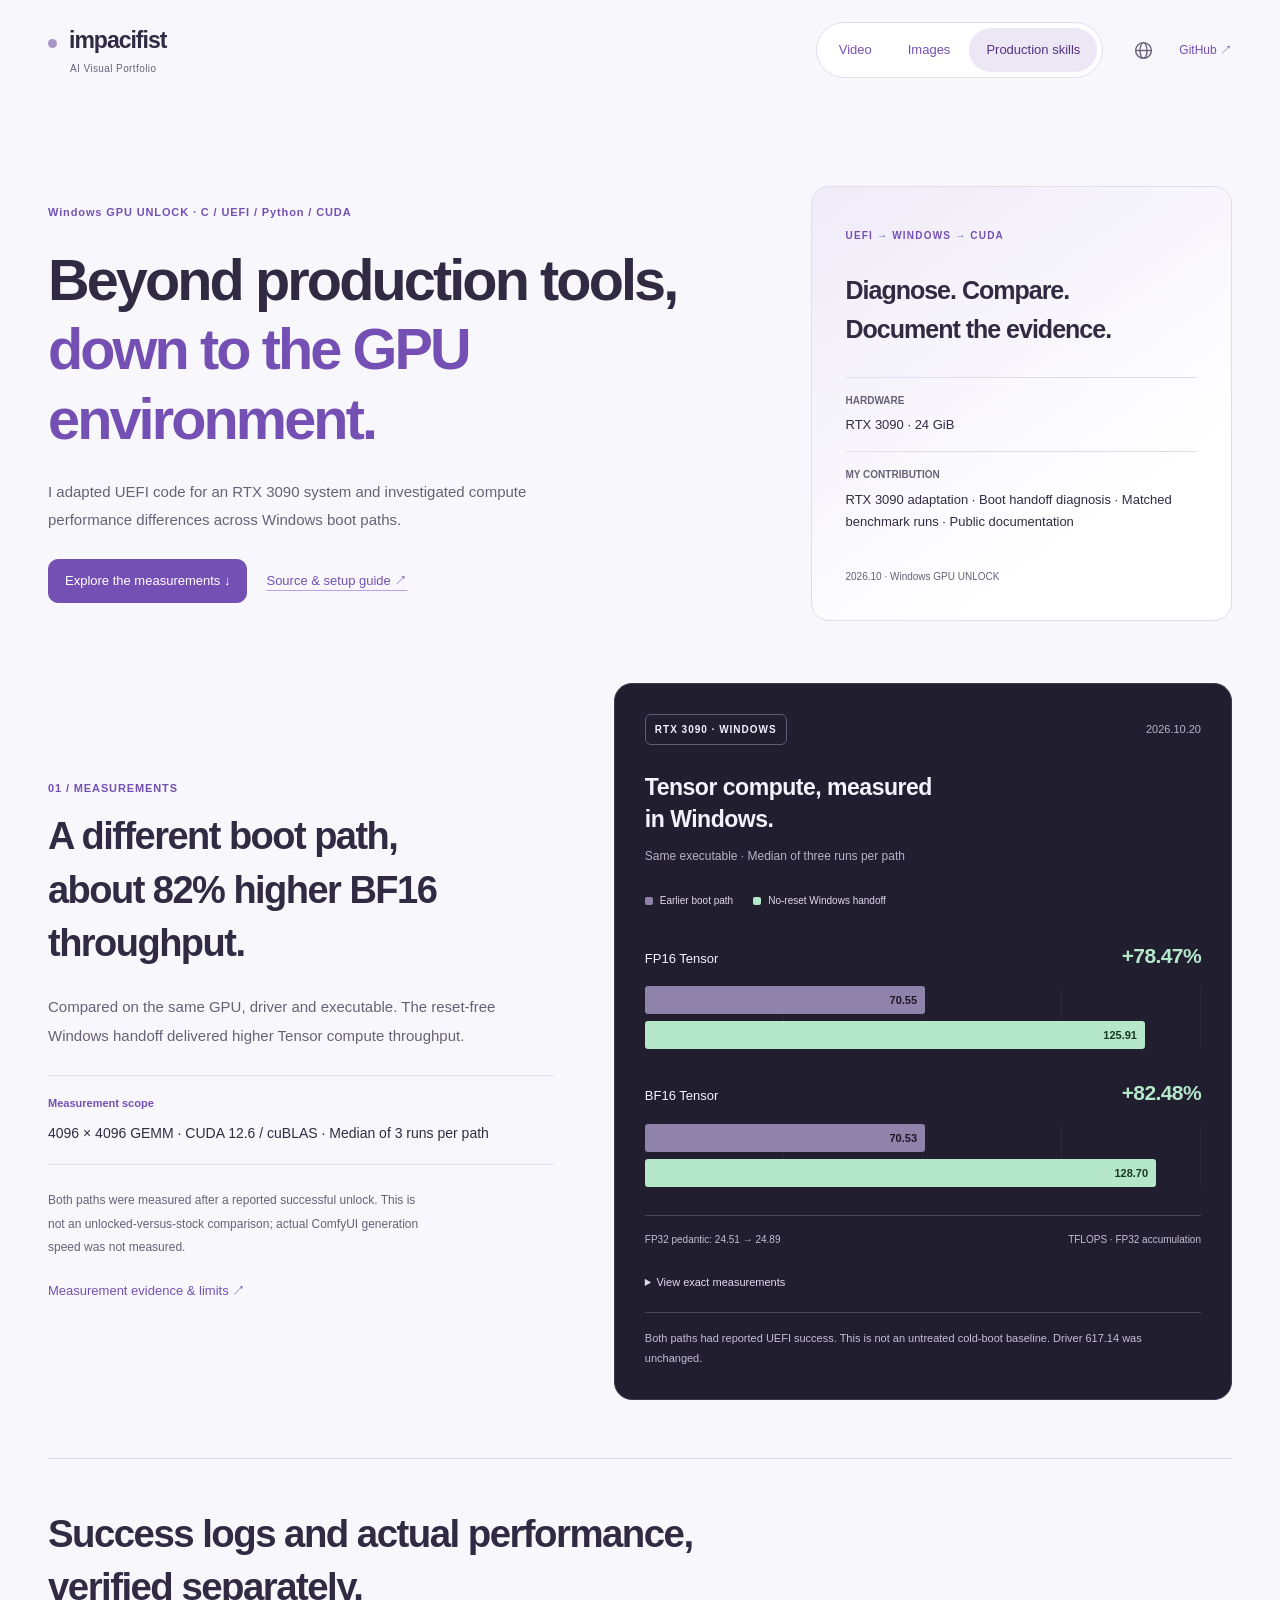
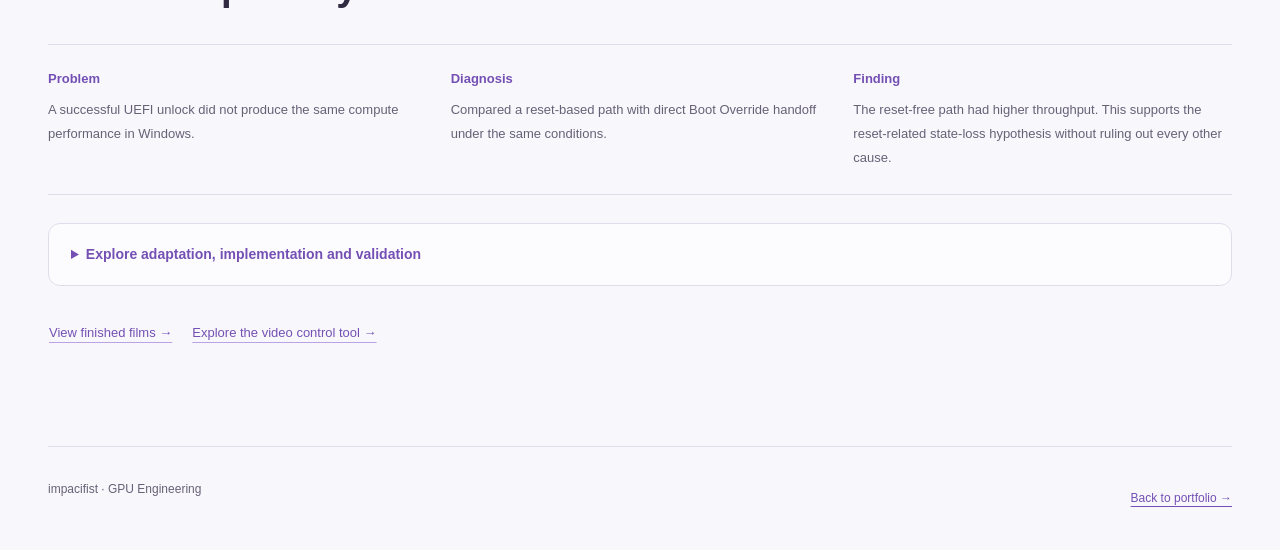
==== commit b1024871: "Sharpen AI artist portfolio and simplify navigation" ====
--- a/gpu-engineering.html
+++ b/gpu-engineering.html
@@ -2,42 +2,56 @@
 <html lang="ko">
 <head>
   <meta charset="utf-8"><meta name="viewport" content="width=device-width, initial-scale=1">
-  <meta name="description" content="RTX 3090 UEFI 포팅부터 Windows 부팅 인계 진단, 성능 측정, 검증 도구와 공개 문서까지 연결한 시스템 엔지니어링 프로젝트.">
+  <meta name="description" content="RTX 3090 부팅 경로별 연산 차이를 진단하고, UEFI 포팅·CUDA 측정·공개 도구로 연결한 기술 사례.">
   <meta name="robots" content="noindex,nofollow"><meta name="theme-color" content="#f8f8fc">
   <title>Windows GPU UNLOCK — impacifist</title>
   <link rel="icon" href="data:image/svg+xml,%3Csvg xmlns='http://www.w3.org/2000/svg' viewBox='0 0 64 64'%3E%3Crect width='64' height='64' rx='16' fill='%2322241e'/%3E%3Cpath d='M19 16h8v32h-8zm18 0h8v32h-8z' fill='%23deff60'/%3E%3C/svg%3E">
-  <link rel="stylesheet" href="site.css"><link rel="stylesheet" href="portfolio-polish.css"><link rel="stylesheet" href="desktop.css"><link rel="stylesheet" href="studio.css"><link rel="stylesheet" href="languages.css"><link rel="stylesheet" href="gpu-case.css">
-  <script defer src="locales/content.js"></script><script defer src="locales/tools.js"></script><script defer src="locales/workflow.js"></script><script defer src="locales/gpu.js"></script><script defer src="i18n.js"></script>
+  <link rel="stylesheet" href="site.css"><link rel="stylesheet" href="portfolio-polish.css"><link rel="stylesheet" href="desktop.css"><link rel="stylesheet" href="studio.css"><link rel="stylesheet" href="languages.css"><link rel="stylesheet" href="gpu-case.css"><link rel="stylesheet" href="portfolio-focus.css">
+  <script defer src="locales/content.js"></script><script defer src="locales/tools.js"></script><script defer src="locales/workflow.js"></script><script defer src="locales/gpu.js"></script><script defer src="locales/focus.js"></script><script defer src="disclosures.js"></script><script defer src="i18n.js"></script>
 </head>
 <body class="gpu-project-page">
   <a class="skip" href="#main">본문으로 바로가기</a>
   <header class="header wrap"><a class="brand" href="index.html#video">impacifist<span>AI Visual Portfolio</span></a>
-  <nav class="portfolio-navigation" aria-label="포트폴리오 페이지">
-    <a class="portfolio-page-link" data-page-section="video" href="index.html#video">영상 제작</a>
-    <a class="portfolio-page-link" data-page-section="images" href="index.html#images">이미지 생성</a>
-    <a class="portfolio-page-link" data-page-section="technology" href="index.html#technology" aria-label="기술·파이프라인"><span class="nav-wide">기술·파이프라인</span><span class="nav-compact" aria-hidden="true">제작 도구</span></a>
-    <a class="portfolio-page-link" data-page-section="gpu-unlock" href="gpu-engineering.html" aria-current="page" aria-label="GPU 엔지니어링"><span class="nav-wide">GPU 엔지니어링</span><span class="nav-compact" aria-hidden="true">GPU</span></a>
-    <a class="portfolio-page-link" data-page-section="video-control-studio" href="index.html#video-control-studio">Video Control net</a>
-    <a class="portfolio-page-link" data-page-section="workflow" href="index.html#workflow">워크플로우</a>
-  </nav>
-  <div class="header-actions" data-language-host><a class="text-link" href="https://github.com/impacifist" target="_blank" rel="noopener noreferrer" aria-label="impacifist GitHub 프로필 · 새 창">GitHub ↗</a></div></header>
+    <nav class="portfolio-navigation" aria-label="포트폴리오 페이지">
+      <a class="portfolio-page-link" data-page-section="video" href="index.html#video">영상 제작</a>
+      <a class="portfolio-page-link" data-page-section="images" href="index.html#images">이미지 생성</a>
+      <a class="portfolio-page-link" data-page-section="technology" href="index.html#technology" aria-current="page">제작 기술</a>
+    </nav>
+    <div class="header-actions" data-language-host><a class="text-link" href="https://github.com/impacifist" target="_blank" rel="noopener noreferrer" aria-label="impacifist GitHub 프로필 · 새 창">GitHub ↗</a></div>
+  </header>
   <main id="main" class="wrap">
     <article id="gpu-unlock" class="category-panel gpu-portfolio" aria-labelledby="gpu-page-title">
-      <header class="gpu-hero"><div><span class="gpu-kicker">GPU 엔지니어링 · 기술 사례 01</span><h1 id="gpu-page-title">Windows GPU<br><span>UNLOCK.</span></h1><p class="gpu-hero-lead">같은 GPU에서,<br>부팅 인계의 차이를 찾다.</p><p class="gpu-hero-description">UEFI에서 성공을 보고해도 Windows의 연산 성능은 달랐습니다. RTX 3090·AMD 내장그래픽 환경으로 포팅하고, 언락 이후 리셋 없이 Windows로 이어가는 경로를 확인했습니다.</p><div class="inline-links gpu-links"><a class="primary-action" href="https://github.com/impacifist/Windows-GPU-UNLOCK" target="_blank" rel="noopener noreferrer">공개 소스와 적용 안내 ↗</a><a href="#gpu-evidence">측정 결과 살펴보기 ↓</a></div></div><aside class="gpu-overview" aria-label="프로젝트 개요"><span class="gpu-overview-label">UEFI → WINDOWS → CUDA</span><h2>하드웨어와 소프트웨어의<br>경계에서 찾은 단서.</h2><dl><div><dt>대상</dt><dd>RTX 3090 · 24 GiB</dd></div><div><dt>작업 범위</dt><dd>포팅 · 진단 · 측정 · 공개</dd></div><div><dt>주요 기술</dt><dd>C · UEFI · Python · CUDA</dd></div></dl><p>2026.10 · Windows GPU UNLOCK</p></aside></header>
-      <nav class="gpu-section-nav" aria-label="GPU 사례 목차"><a href="#gpu-project-scope">프로젝트 범위</a><a href="#gpu-evidence">01 · 측정 결과</a><a href="#gpu-investigation">02 · 문제와 진단</a><a href="#gpu-engineering">03 · 구현과 검증</a><a href="#gpu-delivery">04 · 공개와 확장</a></nav>
-      <section id="gpu-project-scope" class="gpu-project-scope" aria-labelledby="gpu-project-scope-title"><div class="gpu-section-heading"><span class="gpu-kicker">프로젝트 범위</span><h2 id="gpu-project-scope-title">펌웨어부터 공개 도구까지,<br>여섯 영역으로 이어지는 프로젝트.</h2><p>GPU 동작을 바꾸는 코드뿐 아니라 실행 조건, 부팅 인계, 성능 측정, 소스 추적과 사용 안내를 하나의 공개 프로젝트로 연결했습니다.</p></div><dl class="gpu-scale-facts"><div><dt>작업 영역</dt><dd>6</dd></div><div><dt>해시 대조한 대응 소스</dt><dd>57</dd></div><div><dt>공개 문서 언어</dt><dd>EN / KO</dd></div><div><dt>실기 검증 환경</dt><dd>1</dd></div></dl><ol class="gpu-scope-map"><li><span>C · UEFI</span><h3>RTX 3090 환경 포팅</h3><p>상위 RTX 3080 포트를 RTX 3090 24 GiB·AMD 내장그래픽 환경에 맞추고, 장치 식별과 메모리·출력 조건을 검사합니다.</p></li><li><span>PCI · DMA · FLR</span><h3>실행과 정리 조건</h3><p>소유권과 단계별 쓰기 조건, 자원 수명과 정리 상태를 확인합니다. 실패한 실행을 성공으로 넘기지 않는 경계를 유지합니다.</p></li><li><span>LLVM · PE/COFF · SHA-256</span><h3>빌드와 소스 추적</h3><p>기록된 clang 20.1.8 빌드와 성공 EFI의 일치를 확인하고, 상위 코어와 헤더를 포함한 대응 소스 57개의 해시를 검증했습니다.</p></li><li><span>CUDA · cuBLAS · GEMM</span><h3>Windows 연산 측정</h3><p>같은 실행 파일과 드라이버로 부팅 경로별 결과를 비교합니다. UEFI 성공, Windows 진입, 연산 성능을 별도의 증거로 남겼습니다.</p></li><li><span>Python · USB PACKAGE</span><h3>검증하는 패키징 도구</h3><p>펌웨어와 소스의 크기·해시를 검사하고 새 로컬 폴더만 생성합니다. 기존 대상과 경로 이탈은 거부하며 디스크를 포맷하지 않습니다.</p></li><li><span>DOCS · INVENTORY</span><h3>공개 안내와 호환성 조사</h3><p>영문·한국어 적용 문서와 읽기 전용 환경 수집기를 제공합니다. 수집 결과는 지원 조사에 사용하며 언락 허가로 바꾸지 않습니다.</p></li></ol><p class="gpu-method-note">상위 GPL 코어와 포트의 기여를 보존한 확장 작업입니다. 아래에서 본인의 포팅·진단·측정·문서화 범위를 구분합니다.</p></section>
-      <section id="gpu-evidence" class="gpu-evidence" aria-labelledby="gpu-evidence-title"><div class="gpu-evidence-copy"><span class="gpu-kicker">01 / 측정 결과</span><h2 id="gpu-evidence-title">성공 메시지가 아닌,<br>실제 연산으로 확인.</h2><p>같은 CUDA 12.6·cuBLAS 실행 파일의 4096 × 4096 GEMM을 비교했습니다. UEFI 성공과 실제 연산 결과를 별도로 기록했습니다.</p><dl class="gpu-role"><dt>담당한 작업</dt><dd>RTX 3090 환경 포팅 · 부팅 인계 진단 · 동일 조건 벤치마크 · 공개 문서화</dd></dl><p class="gpu-attribution">Codex와 협업해 구현·검증했습니다. 원천 코어는 Zagitta/gpu-unlock이며, rough2515-hub의 RTX 3080 UEFI 포트를 바탕으로 확장했습니다.</p><a class="gpu-source-link" href="https://github.com/impacifist/Windows-GPU-UNLOCK/blob/main/docs/RESULTS.en.md" target="_blank" rel="noopener noreferrer">측정 근거와 한계 ↗</a></div>
+      <header class="gpu-hero"><div><span class="gpu-kicker">Windows GPU UNLOCK · C / UEFI / Python / CUDA</span><h1 id="gpu-page-title">제작 도구를 넘어,<br><span>GPU 실행 환경까지.</span></h1><p class="gpu-hero-description">RTX 3090 환경으로 UEFI 코드를 포팅하고, Windows 부팅 경로에 따른 연산 성능 차이를 추적했습니다.</p><div class="inline-links gpu-links"><a class="primary-action" href="#gpu-evidence">측정 결과 살펴보기 ↓</a><a href="https://github.com/impacifist/Windows-GPU-UNLOCK" target="_blank" rel="noopener noreferrer">공개 소스와 적용 안내 ↗</a></div></div><aside class="gpu-overview" aria-label="프로젝트 개요"><span class="gpu-overview-label">UEFI → WINDOWS → CUDA</span><h2>진단하고, 비교하고,<br>근거로 남깁니다.</h2><dl><div><dt>대상</dt><dd>RTX 3090 · 24 GiB</dd></div><div><dt>담당한 작업</dt><dd>RTX 3090 환경 포팅 · 부팅 인계 진단 · 동일 조건 벤치마크 · 공개 문서화</dd></div></dl><p>2026.10 · Windows GPU UNLOCK</p></aside></header>
+
+      <section id="gpu-evidence" class="gpu-evidence" aria-labelledby="gpu-evidence-title">
+        <div class="gpu-evidence-copy"><span class="gpu-kicker">01 / 측정 결과</span><h2 id="gpu-evidence-title">부팅 경로를 바꾸자,<br>BF16 연산 약 82% 증가.</h2><p>같은 GPU·드라이버·실행 파일에서 비교했습니다. 리셋 없이 Windows로 인계한 경로에서 더 높은 Tensor 연산 처리량을 확인했습니다.</p><dl class="gpu-role"><dt>측정 범위</dt><dd>4096 × 4096 GEMM · CUDA 12.6 / cuBLAS · 경로별 3회 중앙값</dd></dl><p class="gpu-attribution">두 경로 모두 언락 성공 후 측정했습니다. 미적용 상태 대비 실험이 아니며, ComfyUI의 실제 생성 속도는 미측정입니다.</p><a class="gpu-source-link" href="https://github.com/impacifist/Windows-GPU-UNLOCK/blob/main/docs/RESULTS.en.md" target="_blank" rel="noopener noreferrer">측정 근거와 한계 ↗</a></div>
         <figure class="gpu-benchmark" aria-labelledby="gpu-chart-title" aria-describedby="gpu-chart-caption">
           <div class="gpu-chart-head"><span class="gpu-chip">RTX 3090 · WINDOWS</span><span class="gpu-date">2026.10.20</span></div><h3 id="gpu-chart-title">Windows에서 확인한 Tensor 연산.</h3><p class="gpu-chart-subtitle">동일 실행 파일 · 각 경로 3회 중앙값</p>
           <div class="gpu-legend"><span><i class="gpu-swatch gpu-swatch-before" aria-hidden="true"></i>이전 부팅 경로</span><span><i class="gpu-swatch gpu-swatch-after" aria-hidden="true"></i>리셋 없는 Windows 인계</span></div>
           <div class="gpu-measure"><div class="gpu-measure-heading"><h4>FP16 Tensor</h4><span>+78.47%</span></div><div class="gpu-bars" aria-hidden="true"><div class="gpu-bar gpu-bar-before" style="--bar:50.39%"><span>70.55</span></div><div class="gpu-bar gpu-bar-after" style="--bar:89.93%"><span>125.91</span></div></div></div>
           <div class="gpu-measure"><div class="gpu-measure-heading"><h4>BF16 Tensor</h4><span>+82.48%</span></div><div class="gpu-bars" aria-hidden="true"><div class="gpu-bar gpu-bar-before" style="--bar:50.38%"><span>70.53</span></div><div class="gpu-bar gpu-bar-after" style="--bar:91.93%"><span>128.70</span></div></div></div>
-          <div class="gpu-chart-foot"><span>FP32 pedantic: 24.51 → 24.89</span><span>TFLOPS · FP32 누산</span></div><details class="gpu-values"><summary>정확한 측정값 보기</summary><div class="gpu-table-wrap"><table><caption>중앙값 · TFLOPS</caption><thead><tr><th scope="col">연산</th><th scope="col">이전 부팅 경로</th><th scope="col">리셋 없는 Windows 인계</th></tr></thead><tbody><tr><th scope="row">FP32 pedantic</th><td>24.505702</td><td>24.890281</td></tr><tr><th scope="row">FP16 / FP32</th><td>70.548081</td><td>125.907816</td></tr><tr><th scope="row">BF16 / FP32</th><td>70.529545</td><td>128.699728</td></tr></tbody></table></div></details><figcaption id="gpu-chart-caption">두 경로 모두 UEFI 성공을 보고한 뒤의 측정입니다. 미적용 콜드부팅 기준 실험이 아니며, 드라이버는 617.14로 유지했습니다.</figcaption>
+          <div class="gpu-chart-foot"><span>FP32 pedantic: 24.51 → 24.89</span><span>TFLOPS · FP32 누산</span></div>
+          <details class="gpu-values"><summary>정확한 측정값 보기</summary><div class="gpu-table-wrap"><table><caption>중앙값 · TFLOPS</caption><thead><tr><th scope="col">연산</th><th scope="col">이전 부팅 경로</th><th scope="col">리셋 없는 Windows 인계</th></tr></thead><tbody><tr><th scope="row">FP32 pedantic</th><td>24.505702</td><td>24.890281</td></tr><tr><th scope="row">FP16 / FP32</th><td>70.548081</td><td>125.907816</td></tr><tr><th scope="row">BF16 / FP32</th><td>70.529545</td><td>128.699728</td></tr></tbody></table></div></details>
+          <figcaption id="gpu-chart-caption">두 경로 모두 UEFI 성공을 보고한 뒤의 측정입니다. 미적용 콜드부팅 기준 실험이 아니며, 드라이버는 617.14로 유지했습니다.</figcaption>
         </figure>
       </section>
-      <section id="gpu-investigation" class="gpu-editorial" aria-labelledby="gpu-investigation-title"><div class="gpu-section-heading"><span class="gpu-kicker">02 / 문제와 진단</span><h2 id="gpu-investigation-title">무엇을 바꿨는가보다,<br>어디서 상태가 달라졌는가.</h2><p>언락 상태와 Windows 인계를 구분하고, ASUS Boot Override로 리셋 없이 진입하는 경로를 확인했습니다.</p></div><div class="gpu-boot-comparison"><article><span class="gpu-path-label">이전 부팅 경로</span><h3>Save Changes &amp; Reset</h3><ol><li>UEFI 언락 성공</li><li>펌웨어에서 리셋</li><li>Windows 진입 후 측정</li></ol><p>FP16 70.55 · BF16 70.53 TFLOPS</p></article><article class="gpu-boot-after"><span class="gpu-path-label">리셋 없는 Windows 인계</span><h3>Boot Override</h3><ol><li>UEFI 언락 성공</li><li>리셋 없이 Boot Manager로</li><li>Windows 진입 후 측정</li></ol><p>FP16 125.91 · BF16 128.70 TFLOPS</p></article></div><p class="gpu-method-note">위 경로는 사용자가 보고한 실제 부팅 절차입니다. 측정 결과는 리셋에 따른 상태 소실 가설을 뒷받침하지만, 다른 모든 원인을 배제하는 실험은 아닙니다.</p></section>
-      <section id="gpu-engineering" class="gpu-editorial" aria-labelledby="gpu-engineering-title"><div class="gpu-section-heading"><span class="gpu-kicker">03 / 구현과 검증</span><h2 id="gpu-engineering-title">실행 조건부터 정리까지,<br>검증할 수 있는 구조로.</h2><p>상위 포트를 기반으로 카드·출력 환경에 맞는 검사와 실험 프로필을 구성하고, 실행 결과를 소스·테스트·로그에 연결했습니다.</p></div><div class="gpu-engineering-grid"><article><span class="gpu-kicker">IDENTITY</span><h3>실행 대상과 상태 검사</h3><p>PCI 식별자·PROM 해시·메모리 배치·화면 출력 경로를 확인합니다. 검증하지 않은 환경에서는 실행을 허용하지 않습니다.</p></article><article><span class="gpu-kicker">TRANSACTION</span><h3>단계와 자원 수명 관리</h3><p>초기 selector를 고정하고 쓰기 단계를 제한합니다. PCI 소유권·DMA·FLR 정리 상태를 확인하며, 불완전한 정리는 성공으로 처리하지 않습니다.</p></article><article><span class="gpu-kicker">PROVENANCE</span><h3>소스와 실행물 연결</h3><p>공개 EFI의 해시와 대응 소스 57개의 해시를 대조했습니다. 성공 실행 로그와 Windows 측정 자료를 분리해 공개했습니다.</p></article></div><div class="gpu-validation"><div><strong>14</strong><span>Python 도구 테스트 통과</span></div><div><strong>10</strong><span>기록된 host mock 검사 그룹</span></div><p>Host mock 기록은 하드웨어 접근 없는 검사입니다. 소프트웨어 검사 통과와 실제 GPU 검증을 구분합니다.</p></div></section>
-      <section id="gpu-delivery" class="gpu-editorial" aria-labelledby="gpu-delivery-title"><div class="gpu-section-heading"><span class="gpu-kicker">04 / 공개와 확장</span><h2 id="gpu-delivery-title">개인 실험에서,<br>다른 사람이 읽을 수 있는 기록으로.</h2></div><ol class="gpu-process"><li><span aria-hidden="true">01</span><h3>적용 절차 문서화</h3><p>영문·한국어로 펌웨어 준비, USB 구성, 부팅 인계, 성능 비교와 실패 대응을 정리했습니다.</p></li><li><span aria-hidden="true">02</span><h3>읽기 전용 환경 수집</h3><p>언락 없이 모델·버전 정보를 수집합니다. 고유 식별 필드를 제외하고, 보고서를 실행 허가로 사용하지 않습니다.</p></li><li><span aria-hidden="true">03</span><h3>근거에 따른 지원 확대</h3><p>장치 탐색과 GPU 정책을 분리하는 설계를 공개했습니다. 새 EFI 프로필은 별도의 코드 검토와 실기 검증을 거쳐야 합니다.</p></li></ol><div class="gpu-scope"><div><h3>실제로 확인한 범위</h3><p>RTX 3090 24 GiB · ASUS TUF B650M-PLUS WIFI · Ryzen 7 7800X3D · AMD iGPU · Windows 11 · NVIDIA 617.14</p></div><div><h3>아직 검증하지 않은 것</h3><p>다른 GPU·메인보드, 장시간 안정성, ComfyUI·게임의 실제 속도 향상은 미검증입니다. 범용화는 진단·제보 기반까지 구현했으며 EFI 지원 확대는 후속 과제입니다.</p></div></div><p class="gpu-learning">진단 → 가설 → 동일 조건 측정 → 근거와 한계 공개. 제작 환경의 문제를 재현 가능한 엔지니어링 기록으로 남겼습니다.</p><div class="inline-links gpu-links"><a href="https://github.com/impacifist/Windows-GPU-UNLOCK/blob/main/docs/PORTABILITY.en.md" target="_blank" rel="noopener noreferrer">지원 확대 설계 보기 ↗</a><a href="index.html#images">이미지 생성 사례 →</a></div></section>
+
+      <section id="gpu-investigation" class="gpu-editorial" aria-labelledby="gpu-investigation-title"><div class="gpu-section-heading"><h2 id="gpu-investigation-title">성공 로그와 실제 성능을<br>분리해서 확인했습니다.</h2></div><div class="gpu-focus-summary"><div><h3>문제</h3><p>UEFI 언락이 성공해도 Windows에서 같은 연산 성능이 나오지 않았습니다.</p></div><div><h3>진단</h3><p>리셋하는 경로와 Boot Override로 직접 인계하는 경로를 같은 조건에서 비교했습니다.</p></div><div><h3>확인</h3><p>리셋 없는 경로의 처리량이 높았습니다. 리셋에 따른 상태 소실 가설을 뒷받침하며, 다른 원인을 모두 배제한 것은 아닙니다.</p></div></div></section>
+
+      <details class="focus-details"><summary>포팅·구현·검증 기록 자세히 보기</summary>
+        <nav class="gpu-section-nav" aria-label="GPU 사례 목차"><a href="#gpu-project-scope">프로젝트 범위</a><a href="#gpu-engineering">03 · 구현과 검증</a><a href="#gpu-delivery">04 · 공개와 확장</a></nav>
+        <section id="gpu-project-scope" class="gpu-project-scope" aria-labelledby="gpu-project-scope-title"><div class="gpu-section-heading"><h2 id="gpu-project-scope-title">직접 확장한 여섯 작업 영역.</h2><p>Codex와 협업해 구현·검증했습니다. 원천 코어는 Zagitta/gpu-unlock이며, rough2515-hub의 RTX 3080 UEFI 포트를 바탕으로 확장했습니다.</p></div><ol class="gpu-scope-map">
+          <li><span>C · UEFI</span><h3>RTX 3090 환경 포팅</h3><p>상위 RTX 3080 포트를 RTX 3090 24 GiB·AMD 내장그래픽 환경에 맞추고, 장치 식별과 메모리·출력 조건을 검사합니다.</p></li>
+          <li><span>PCI · DMA · FLR</span><h3>실행과 정리 조건</h3><p>소유권과 단계별 쓰기 조건, 자원 수명과 정리 상태를 확인합니다. 실패한 실행을 성공으로 넘기지 않는 경계를 유지합니다.</p></li>
+          <li><span>LLVM · PE/COFF · SHA-256</span><h3>빌드와 소스 추적</h3><p>기록된 clang 20.1.8 빌드와 성공 EFI의 일치를 확인하고, 상위 코어와 헤더를 포함한 대응 소스 57개의 해시를 검증했습니다.</p></li>
+          <li><span>CUDA · cuBLAS · GEMM</span><h3>Windows 연산 측정</h3><p>같은 실행 파일과 드라이버로 부팅 경로별 결과를 비교합니다. UEFI 성공, Windows 진입, 연산 성능을 별도의 증거로 남겼습니다.</p></li>
+          <li><span>Python · USB PACKAGE</span><h3>검증하는 패키징 도구</h3><p>펌웨어와 소스의 크기·해시를 검사하고 새 로컬 폴더만 생성합니다. 기존 대상과 경로 이탈은 거부하며 디스크를 포맷하지 않습니다.</p></li>
+          <li><span>DOCS · INVENTORY</span><h3>공개 안내와 호환성 조사</h3><p>영문·한국어 적용 문서와 읽기 전용 환경 수집기를 제공합니다. 수집 결과는 지원 조사에 사용하며 언락 허가로 바꾸지 않습니다.</p></li>
+        </ol></section>
+        <section id="gpu-engineering" class="gpu-editorial" aria-labelledby="gpu-engineering-title"><div class="gpu-section-heading"><h2 id="gpu-engineering-title">실행 조건부터 정리까지,<br>검증할 수 있는 구조로.</h2></div><div class="gpu-engineering-grid"><article><h3>실행 대상과 상태 검사</h3><p>PCI 식별자·PROM 해시·메모리 배치·화면 출력 경로를 확인합니다. 검증하지 않은 환경에서는 실행을 허용하지 않습니다.</p></article><article><h3>단계와 자원 수명 관리</h3><p>초기 selector를 고정하고 쓰기 단계를 제한합니다. PCI 소유권·DMA·FLR 정리 상태를 확인하며, 불완전한 정리는 성공으로 처리하지 않습니다.</p></article><article><h3>소스와 실행물 연결</h3><p>공개 EFI의 해시와 대응 소스 57개의 해시를 대조했습니다. 성공 실행 로그와 Windows 측정 자료를 분리해 공개했습니다.</p></article></div><div class="gpu-validation"><div><strong>14</strong><span>Python 도구 테스트 통과</span></div><div><strong>10</strong><span>기록된 host mock 검사 그룹</span></div><p>Host mock 기록은 하드웨어 접근 없는 검사입니다. 소프트웨어 검사 통과와 실제 GPU 검증을 구분합니다.</p></div></section>
+        <section id="gpu-delivery" class="gpu-editorial" aria-labelledby="gpu-delivery-title"><div class="gpu-section-heading"><h2 id="gpu-delivery-title">공개 자료와 검증 범위.</h2></div><div class="gpu-scope"><div><h3>실제로 확인한 범위</h3><p>RTX 3090 24 GiB · ASUS TUF B650M-PLUS WIFI · Ryzen 7 7800X3D · AMD iGPU · Windows 11 · NVIDIA 617.14</p></div><div><h3>아직 검증하지 않은 것</h3><p>다른 GPU·메인보드, 장시간 안정성, ComfyUI·게임의 실제 속도 향상은 미검증입니다. 범용화는 진단·제보 기반까지 구현했으며 EFI 지원 확대는 후속 과제입니다.</p></div></div><div class="inline-links gpu-links"><a href="https://github.com/impacifist/Windows-GPU-UNLOCK/blob/main/docs/PORTABILITY.en.md" target="_blank" rel="noopener noreferrer">지원 확대 설계 보기 ↗</a></div></section>
+      </details>
+      <div class="inline-links gpu-links"><a href="index.html#video">완성 영상 보기 →</a><a data-page-section="video-control-studio" href="index.html#video-control-studio">영상 제어 도구 보기 →</a></div>
     </article>
   </main>
   <footer class="wrap"><p>impacifist · GPU Engineering</p><a href="index.html#technology">포트폴리오로 돌아가기 →</a></footer>
--- a/portfolio-focus.css
+++ b/portfolio-focus.css
@@ -0,0 +1,22 @@
+/* A short hiring-oriented overview, with the original evidence one click away. */
+.portfolio-intro{padding:28px 0 24px;border-bottom:1px solid var(--line);font-size:inherit;color:var(--ink)}
+.focus-eyebrow{font-size:10px;letter-spacing:.12em;color:var(--accent);font-weight:650}
+.portfolio-intro .focus-statement{font-size:clamp(23px,2.5vw,36px);line-height:1.5;letter-spacing:-.04em;margin:10px 0}
+.focus-statement strong{color:var(--accent);font-weight:650}
+.focus-skills{font-size:12px;color:var(--muted)}
+.focus-subnav{display:flex;flex-wrap:wrap;gap:8px 24px;padding:20px 0 0;font-size:13px;color:var(--muted)}
+.focus-subnav a{padding:7px 0}.focus-subnav [aria-current=page]{color:var(--accent);font-weight:650;text-decoration:underline;text-underline-offset:7px}
+.focus-contribution{display:grid;grid-template-columns:repeat(3,minmax(0,1fr));gap:24px;padding:24px 0;margin:26px 0;border-block:1px solid var(--line)}
+.focus-contribution dt{font-size:12px;font-weight:650;color:var(--accent);margin-bottom:8px}.focus-contribution dd{margin:0;font-size:13px;color:var(--muted);line-height:1.8}
+.focus-details{margin:26px 0;border:1px solid var(--line);border-radius:12px;padding:18px 22px;background:#fff7;min-width:0}
+.focus-details>summary{cursor:pointer;font-size:14px;font-weight:600;color:var(--accent)}
+.focus-details[open]>summary{margin-bottom:24px}
+.focus-details>.gpu-project-scope{margin-bottom:0}
+.gpu-portfolio .gpu-hero{padding-bottom:30px}.gpu-portfolio .gpu-hero h1{font-size:clamp(36px,4.5vw,64px);line-height:1.2;letter-spacing:-.05em}
+.gpu-portfolio .gpu-section-nav{margin-bottom:32px;justify-content:flex-start}
+.gpu-portfolio>.gpu-evidence{margin-top:32px}.gpu-portfolio .gpu-evidence-copy h2{font-size:clamp(26px,3vw,38px)}
+.gpu-focus-summary{display:grid;grid-template-columns:repeat(3,minmax(0,1fr));gap:24px;padding:24px 0;border-block:1px solid var(--line);margin-bottom:28px}
+.gpu-focus-summary h3{color:var(--accent);font-size:13px;margin-bottom:8px}.gpu-focus-summary p{font-size:13px;color:var(--muted);line-height:1.85}
+@media(min-width:1200px){.focus-contribution{grid-column:1/-1}.header .portfolio-navigation{flex:0 1 auto}.portfolio-intro{padding-top:24px}}
+@media(min-width:1100px){#video-current-case{display:grid;grid-template-columns:minmax(280px,.8fr) minmax(0,1.2fr);column-gap:40px;align-items:start}.current-case-heading{grid-column:1;grid-row:1;margin-top:12px}.current-case-heading h1{font-size:clamp(30px,3vw,46px)}.current-case-heading p{max-width:43ch}.production-status{display:none}.current-case-meta{grid-column:1;grid-row:2;justify-content:flex-start}.current-film{grid-column:2;grid-row:1/4}.current-scene-flow,.current-process,#video-current-case>.focus-contribution{grid-column:1/-1}}
+@media(max-width:800px){.portfolio-navigation{grid-template-columns:repeat(3,minmax(0,1fr))}.focus-contribution,.gpu-focus-summary{grid-template-columns:1fr;gap:16px}.focus-contribution>div{display:grid;grid-template-columns:80px minmax(0,1fr);gap:12px}.focus-contribution dt{margin:0}.focus-subnav{gap:4px 18px}.focus-details{padding:16px}.portfolio-intro{padding-top:20px}.focus-skills{font-size:11px}}
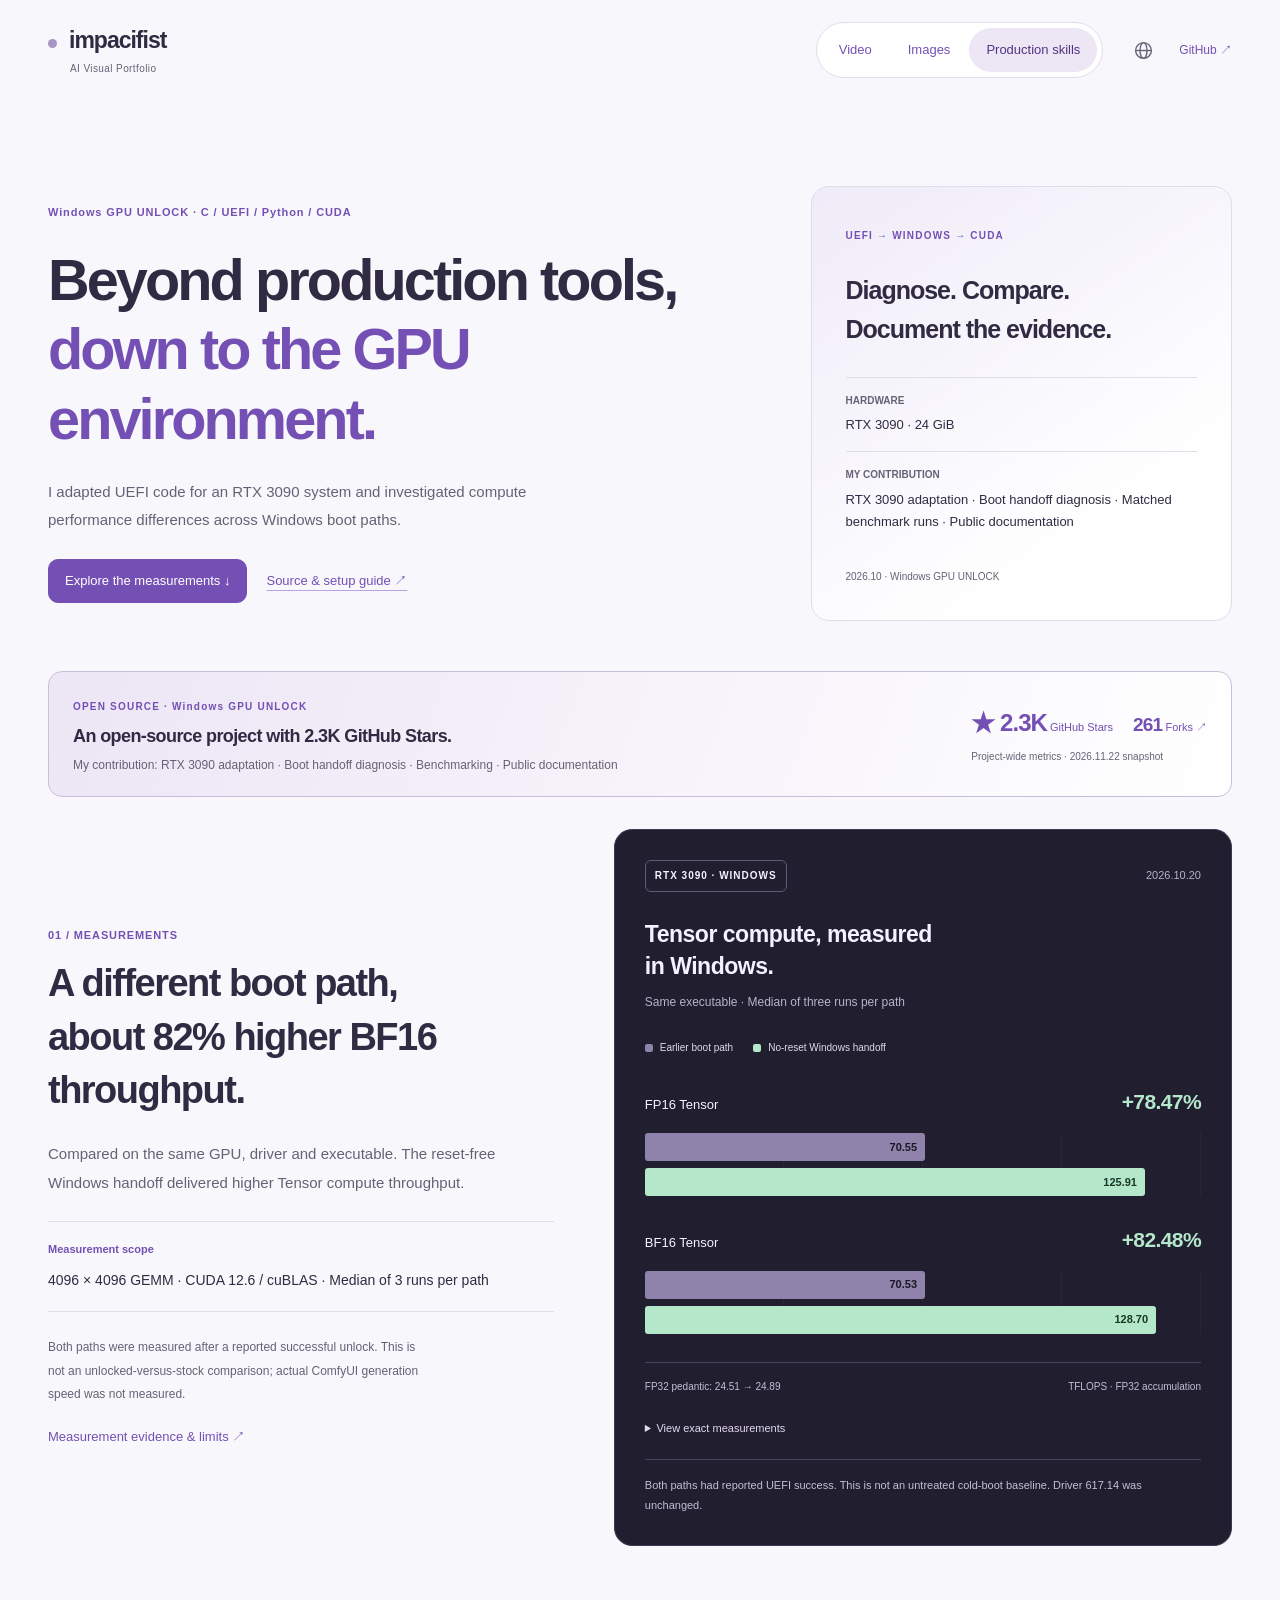
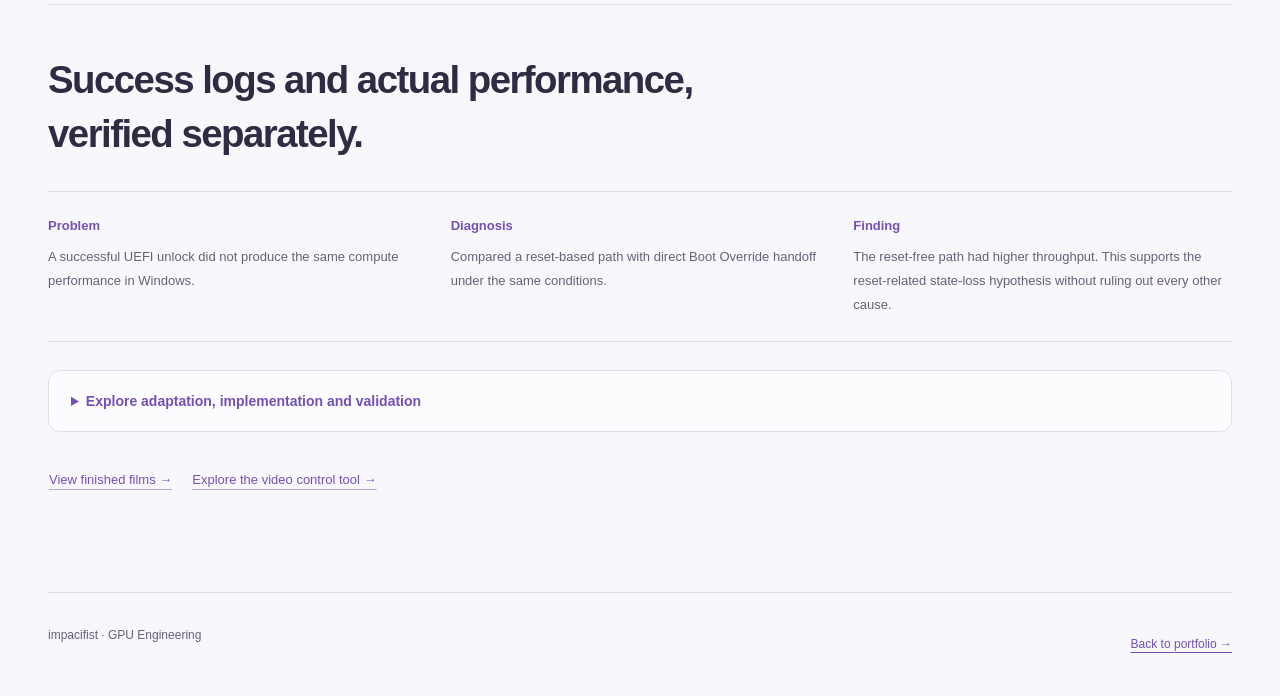
==== commit ad9c9ffe: "Highlight GPU project's GitHub recognition" ====
--- a/gpu-engineering.html
+++ b/gpu-engineering.html
@@ -23,6 +23,10 @@
     <article id="gpu-unlock" class="category-panel gpu-portfolio" aria-labelledby="gpu-page-title">
       <header class="gpu-hero"><div><span class="gpu-kicker">Windows GPU UNLOCK · C / UEFI / Python / CUDA</span><h1 id="gpu-page-title">제작 도구를 넘어,<br><span>GPU 실행 환경까지.</span></h1><p class="gpu-hero-description">RTX 3090 환경으로 UEFI 코드를 포팅하고, Windows 부팅 경로에 따른 연산 성능 차이를 추적했습니다.</p><div class="inline-links gpu-links"><a class="primary-action" href="#gpu-evidence">측정 결과 살펴보기 ↓</a><a href="https://github.com/impacifist/Windows-GPU-UNLOCK" target="_blank" rel="noopener noreferrer">공개 소스와 적용 안내 ↗</a></div></div><aside class="gpu-overview" aria-label="프로젝트 개요"><span class="gpu-overview-label">UEFI → WINDOWS → CUDA</span><h2>진단하고, 비교하고,<br>근거로 남깁니다.</h2><dl><div><dt>대상</dt><dd>RTX 3090 · 24 GiB</dd></div><div><dt>담당한 작업</dt><dd>RTX 3090 환경 포팅 · 부팅 인계 진단 · 동일 조건 벤치마크 · 공개 문서화</dd></div></dl><p>2026.10 · Windows GPU UNLOCK</p></aside></header>
 
+      <aside class="gpu-recognition" aria-labelledby="gpu-community-title">
+        <div class="gpu-recognition-copy"><span class="focus-eyebrow">OPEN SOURCE · Windows GPU UNLOCK</span><h2 id="gpu-community-title">GitHub 2.3K Stars의 공개 프로젝트.</h2><p>본인 기여: RTX 3090 환경 포팅 · 부팅 인계 진단 · 성능 측정 · 공개 문서화</p></div>
+        <div class="gpu-recognition-proof"><a class="gpu-community-metrics" href="https://github.com/windows-GPU-UNLOCK/Windows-GPU-UNLOCK" target="_blank" rel="noopener noreferrer"><span><strong>★ 2.3K</strong> GitHub Stars</span><span><strong>261</strong> Forks ↗</span></a><small>프로젝트 전체 지표 · <time datetime="2026-11-22">2026.11.22</time> 기준</small></div>
+      </aside>
       <section id="gpu-evidence" class="gpu-evidence" aria-labelledby="gpu-evidence-title">
         <div class="gpu-evidence-copy"><span class="gpu-kicker">01 / 측정 결과</span><h2 id="gpu-evidence-title">부팅 경로를 바꾸자,<br>BF16 연산 약 82% 증가.</h2><p>같은 GPU·드라이버·실행 파일에서 비교했습니다. 리셋 없이 Windows로 인계한 경로에서 더 높은 Tensor 연산 처리량을 확인했습니다.</p><dl class="gpu-role"><dt>측정 범위</dt><dd>4096 × 4096 GEMM · CUDA 12.6 / cuBLAS · 경로별 3회 중앙값</dd></dl><p class="gpu-attribution">두 경로 모두 언락 성공 후 측정했습니다. 미적용 상태 대비 실험이 아니며, ComfyUI의 실제 생성 속도는 미측정입니다.</p><a class="gpu-source-link" href="https://github.com/impacifist/Windows-GPU-UNLOCK/blob/main/docs/RESULTS.en.md" target="_blank" rel="noopener noreferrer">측정 근거와 한계 ↗</a></div>
         <figure class="gpu-benchmark" aria-labelledby="gpu-chart-title" aria-describedby="gpu-chart-caption">
--- a/portfolio-focus.css
+++ b/portfolio-focus.css
@@ -4,6 +4,12 @@
 .portfolio-intro .focus-statement{font-size:clamp(23px,2.5vw,36px);line-height:1.5;letter-spacing:-.04em;margin:10px 0}
 .focus-statement strong{color:var(--accent);font-weight:650}
 .focus-skills{font-size:12px;color:var(--muted)}
+.gpu-recognition{display:flex;align-items:center;gap:22px 32px;padding:20px 24px;margin:20px 0 0;border:1px solid var(--action-border);border-radius:14px;background:linear-gradient(110deg,var(--action-soft),#fff);min-width:0}
+.gpu-recognition-copy{flex:1;min-width:0}.gpu-recognition-copy h2{font-size:18px;line-height:1.5;margin:5px 0}.gpu-recognition-copy p{font-size:12px;color:var(--muted);line-height:1.8}
+.gpu-recognition-proof{flex-shrink:0}.gpu-community-metrics{display:flex;align-items:baseline;gap:20px;font-size:11px;color:var(--muted)}.gpu-community-metrics span{white-space:nowrap}.gpu-community-metrics strong{font-size:24px;letter-spacing:-.04em;color:var(--accent);font-weight:700}.gpu-community-metrics span+span strong{font-size:19px}
+.gpu-recognition-proof small{display:block;margin-top:4px;font-size:10px;color:var(--muted)}.gpu-recognition-action{flex-shrink:0;font-size:13px;color:var(--accent);font-weight:600;padding:10px 0}
+@media(max-width:1100px){.gpu-recognition{flex-wrap:wrap}.gpu-recognition-copy{flex-basis:100%}.gpu-recognition-action{margin-left:auto}}
+@media(max-width:520px){.gpu-recognition{padding:16px;gap:12px}.gpu-recognition-copy h2{font-size:16px}.gpu-recognition-copy p{font-size:11px}.gpu-community-metrics{gap:16px}.gpu-community-metrics strong{font-size:22px}.gpu-recognition-action{font-size:12px}.gpu-recognition-proof{flex-shrink:1}}
 .focus-subnav{display:flex;flex-wrap:wrap;gap:8px 24px;padding:20px 0 0;font-size:13px;color:var(--muted)}
 .focus-subnav a{padding:7px 0}.focus-subnav [aria-current=page]{color:var(--accent);font-weight:650;text-decoration:underline;text-underline-offset:7px}
 .focus-contribution{display:grid;grid-template-columns:repeat(3,minmax(0,1fr));gap:24px;padding:24px 0;margin:26px 0;border-block:1px solid var(--line)}
